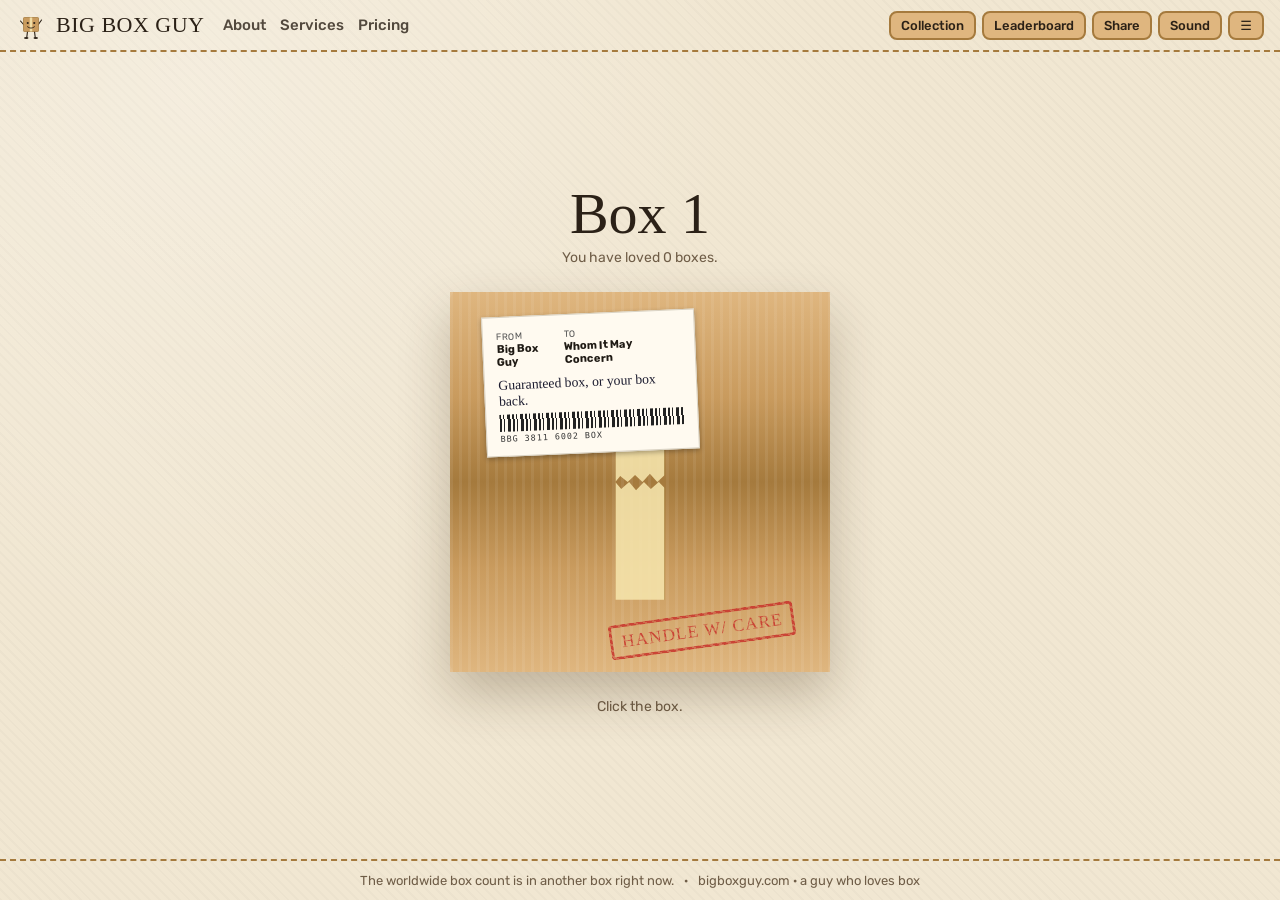
==== index.html @ 9b0fd224 "Trout Box pity timer; a guy who loves box - Trout pity timer: after 1,000 boxes without a trout, the" ====
<!doctype html>
<html lang="en">
<head>
<meta charset="utf-8">
<meta name="viewport" content="width=device-width, initial-scale=1, viewport-fit=cover">
<title>Box 1 - bigboxguy.com</title>
<meta name="description" content="A guy who loves box. All types. All shapes and sizes. Click the box.">
<meta property="og:title" content="Big Box Guy">
<meta property="og:description" content="A guy who loves box. All types. All shapes and sizes. Click the box.">
<meta property="og:image" content="https://bigboxguy.com/img/og.png">
<meta property="og:url" content="https://bigboxguy.com/">
<meta name="twitter:card" content="summary_large_image">
<meta name="theme-color" content="#c99b5e">
<link rel="icon" id="favicon" href="img/favicon.svg" type="image/svg+xml">
<link rel="preconnect" href="https://fonts.googleapis.com">
<link rel="preconnect" href="https://fonts.gstatic.com" crossorigin>
<link href="https://fonts.googleapis.com/css2?family=Permanent+Marker&family=Homemade+Apple&family=Rubik:ital,wght@0,400;0,500;0,700;1,400&display=swap" rel="stylesheet">
<link rel="stylesheet" href="css/style.css">
</head>
<body>
<header class="top">
  <a class="brand" href="/"><img src="img/guy.svg" alt="">BIG BOX GUY</a>
  <nav>
    <a href="about.html">About</a>
    <a href="services.html">Services</a>
    <a href="pricing.html">Pricing</a>
  </nav>
  <div class="tools">
    <button id="btn-collection" class="tool">Collection <span id="coll-badge" class="badge" hidden>0</span></button>
    <button id="btn-board" class="tool">Leaderboard</button>
    <button id="btn-share" class="tool">Share</button>
    <button id="btn-sound" class="tool" aria-pressed="true">Sound</button>
    <button id="btn-menu" class="tool" aria-label="Menu">☰</button>
  </div>
</header>

<main>
  <div class="counter">
    <div class="depth">Box <span id="depth">1</span></div>
    <div class="sub" id="depth-sub">You have opened 0 boxes.</div>
  </div>
  <div id="stage" class="stage" aria-live="polite"></div>
  <p class="hint" id="hint">Click the box.</p>
</main>

<footer class="bottom">
  <span id="global">Counting boxes worldwide…</span>
  <span>·</span>
  <span>bigboxguy.com · a guy who loves box</span>
</footer>

<div id="toasts" aria-live="polite"></div>
<div id="peanuts" aria-hidden="true"></div>
<script type="module" src="js/app.js"></script>
</body>
</html>
---- css/style.css ----
/* bigboxguy.com — one stylesheet, one box, forever. */
:root{
  --bg:#f1e7d2; --bg2:#e7d9bd; --ink:#2b2117; --ink-soft:#6f5d47;
  --kraft:#c99b5e; --kraft-dark:#a57a3d; --kraft-light:#dfb67f; --wall:#8a6130;
  --inside:#4a3416; --inside-deep:#2a1a09;
  --tape:rgba(246,229,172,.88); --tape-edge:rgba(150,120,50,.55);
  --label:#fffaf0; --red:#c8322b; --blue:#2b4a9b; --gold:#e3b341;
  --marker:'Permanent Marker',cursive; --sig:'Homemade Apple',cursive;
  --body:'Rubik',system-ui,-apple-system,'Segoe UI',sans-serif;
  --shadow:0 22px 50px rgba(60,40,10,.28);
}
@media (prefers-color-scheme:dark){
  :root:not([data-theme="light"]){
    --bg:#1c1711; --bg2:#262019; --ink:#f1e7d2; --ink-soft:#b9a98e;
    --shadow:0 22px 50px rgba(0,0,0,.55);
  }
}
:root[data-theme="dark"]{
  --bg:#1c1711; --bg2:#262019; --ink:#f1e7d2; --ink-soft:#b9a98e;
  --shadow:0 22px 50px rgba(0,0,0,.55);
}

*{box-sizing:border-box}
html{height:100%}
body{
  margin:0; min-height:100dvh; display:flex; flex-direction:column;
  font-family:var(--body); color:var(--ink); background:var(--bg);
  background-image:
    radial-gradient(circle at 15% 10%, rgba(255,255,255,.28), transparent 40%),
    repeating-linear-gradient(45deg, rgba(0,0,0,.018) 0 2px, transparent 2px 7px);
  overflow-x:hidden;
}
a{color:inherit}
button{font:inherit}

/* ---------- chrome ---------- */
.top{display:flex;align-items:center;gap:18px;padding:10px 16px;border-bottom:2px dashed var(--kraft-dark);flex-wrap:wrap}
.brand{font-family:var(--marker);font-size:22px;text-decoration:none;letter-spacing:.5px;display:flex;align-items:center;gap:10px}
.brand img{width:30px;height:30px}
nav{display:flex;gap:14px;font-weight:500;font-size:15px}
nav a{text-decoration:none;opacity:.8}
nav a:hover,nav a[aria-current]{opacity:1;text-decoration:underline;text-decoration-style:wavy;text-underline-offset:4px}
.tools{margin-left:auto;display:flex;gap:6px;flex-wrap:wrap;justify-content:flex-end}
.tool{font-size:13px;font-weight:500;background:var(--kraft-light);border:2px solid var(--kraft-dark);color:#2b2117;border-radius:8px;padding:6px 10px;cursor:pointer;position:relative;line-height:1}
.tool:hover{background:var(--kraft)}
.tool[aria-pressed="false"]{opacity:.55;text-decoration:line-through}
.badge{position:absolute;top:-8px;right:-8px;background:var(--red);color:#fff;font-size:10px;border-radius:10px;padding:2px 6px;font-weight:700}
.badge[hidden]{display:none}

main{flex:1;display:flex;flex-direction:column;align-items:center;justify-content:center;gap:26px;padding:22px 16px 30px}
.counter{text-align:center}
.depth{font-family:var(--marker);font-size:clamp(36px,7vw,58px);line-height:1}
.sub{color:var(--ink-soft);font-size:14px;margin-top:6px}
.hint{color:var(--ink-soft);font-size:14px;min-height:20px;margin:0;text-align:center}
.bottom{display:flex;gap:10px;justify-content:center;flex-wrap:wrap;padding:12px;font-size:13px;color:var(--ink-soft);border-top:2px dashed var(--kraft-dark)}

/* ---------- the box ---------- */
.stage{position:relative;width:min(70vw,380px);aspect-ratio:1/1;container-type:inline-size}
.box{
  position:absolute;inset:0;transform:scale(var(--s,1)) rotate(var(--rot,0deg));
  transform-origin:50% 50%;perspective:1100px;outline:none;user-select:none;
  -webkit-tap-highlight-color:transparent;touch-action:manipulation;
}
.box.main{cursor:pointer;z-index:1}
.box.main.zooming{transition:transform .95s cubic-bezier(.2,.8,.25,1)}
.box.spent{transition:opacity .45s;opacity:0;pointer-events:none;z-index:2}
.box.straining{animation:strain .45s ease-in-out infinite}
.box.rattling{animation:rattle .55s linear}
.box.mini{pointer-events:none}
.box.main:focus-visible .walls{box-shadow:var(--shadow),0 0 0 5px var(--blue)}
@keyframes strain{
  0%,100%{transform:scale(calc(var(--s,1)*1.02)) rotate(calc(var(--rot,0deg) - 1.2deg))}
  50%{transform:scale(calc(var(--s,1)*1.035)) rotate(calc(var(--rot,0deg) + 1.2deg))}
}
@keyframes rattle{
  0%,100%{transform:scale(var(--s,1)) rotate(var(--rot,0deg)) translate(0,0)}
  12%{transform:scale(var(--s,1)) rotate(calc(var(--rot,0deg) - 1deg)) translate(-7px,2px)}
  25%{transform:scale(var(--s,1)) rotate(calc(var(--rot,0deg) + 1deg)) translate(6px,-2px)}
  40%{transform:scale(var(--s,1)) rotate(var(--rot,0deg)) translate(-5px,1px)}
  55%{transform:scale(var(--s,1)) rotate(calc(var(--rot,0deg) + 1deg)) translate(5px,0)}
  70%{transform:scale(var(--s,1)) rotate(var(--rot,0deg)) translate(-3px,1px)}
  85%{transform:scale(var(--s,1)) rotate(var(--rot,0deg)) translate(2px,0)}
}

.walls{position:absolute;inset:0;border-radius:8px;background:var(--wall);box-shadow:var(--shadow)}
.interior{
  position:absolute;inset:4.5%;overflow:hidden;display:grid;place-items:center;
  background:radial-gradient(ellipse at 50% 38%,#5e4423 0%,#3b2912 55%,#241708 100%);
  box-shadow:inset 0 0 60px #160d03;
}
.box.big .interior{overflow:visible}
.inner{position:absolute;inset:0;transform:scale(var(--f,.88)) rotate(var(--irot,0deg))}
.drop{position:absolute;width:56%;height:56%;left:22%;top:22%;display:grid;place-items:center;z-index:5}
.drop[hidden]{display:none}
.drop svg{width:100%;height:100%;overflow:visible;filter:drop-shadow(0 8px 10px rgba(0,0,0,.45))}

.flap{
  position:absolute;transition:transform .75s cubic-bezier(.45,0,.2,1);backface-visibility:visible;
  background:linear-gradient(180deg,var(--kraft-light),var(--kraft) 55%,var(--kraft-dark));
}
.flap::after{content:"";position:absolute;inset:0;pointer-events:none;
  background:repeating-linear-gradient(90deg,rgba(255,255,255,.07) 0 3px,transparent 3px 9px)}
.flap.t{left:0;right:0;top:0;height:50%;transform-origin:50% 0;z-index:4;border-radius:8px 8px 0 0}
.flap.b{left:0;right:0;bottom:0;height:50%;transform-origin:50% 100%;z-index:4;border-radius:0 0 8px 8px;
  background:linear-gradient(0deg,var(--kraft-light),var(--kraft) 55%,var(--kraft-dark))}
.flap.l{top:0;bottom:0;left:0;width:50%;transform-origin:0 50%;z-index:3;transition-delay:.22s;
  background:linear-gradient(90deg,var(--kraft-light),var(--kraft) 55%,var(--kraft-dark))}
.flap.r{top:0;bottom:0;right:0;width:50%;transform-origin:100% 50%;z-index:3;transition-delay:.22s;
  background:linear-gradient(270deg,var(--kraft-light),var(--kraft) 55%,var(--kraft-dark))}
.box.open > .flap.t{transform:rotateX(163deg)}
.box.open > .flap.b{transform:rotateX(-163deg)}
.box.open > .flap.l{transform:rotateY(-163deg)}
.box.open > .flap.r{transform:rotateY(163deg)}
.box.open > .flap > .label,.box.open > .flap > .stamp,.box.open > .flap > .tape{opacity:0;transition:opacity .2s .3s}
.box.open > .flap{filter:brightness(.82)}

.tape{position:absolute;left:50%;transform:translateX(-50%);width:13%;background:var(--tape);
  box-shadow:0 0 0 1px var(--tape-edge);z-index:1}
.flap.t .tape{bottom:0;height:62%;clip-path:polygon(0 0,100% 0,100% 94%,85% 100%,70% 93%,55% 100%,40% 94%,25% 100%,10% 95%,0 100%)}
.flap.b .tape{top:0;height:62%;clip-path:polygon(0 0,12% 6%,28% 0,42% 7%,58% 0,72% 6%,88% 0,100% 5%,100% 100%,0 100%)}
.xtape{position:absolute;left:-6%;right:-6%;top:50%;height:11%;transform:translateY(-50%) rotate(var(--xr,32deg));
  background:var(--tape);box-shadow:0 0 0 1px var(--tape-edge);z-index:6;transition:opacity .2s,transform .25s}
.xtape.a{--xr:33deg}.xtape.b{--xr:-33deg}
.xtape.ripped{opacity:0;transform:translateY(-50%) rotate(var(--xr)) translateX(40%) scaleX(.6)}

.label{
  position:absolute;left:9%;top:11%;width:56%;background:var(--label);color:#1f1a14;padding:3.5cqw 3.5cqw 3cqw;
  font-size:3cqw;line-height:1.25;transform:rotate(-2.5deg);box-shadow:0 2px 5px rgba(0,0,0,.3);border:1px solid #d9d2c3;z-index:2
}
.label .ft{display:flex;justify-content:space-between;gap:1cqw;font-size:2.4cqw;text-transform:uppercase;letter-spacing:.5px;color:#555}
.label .ft b{display:block;color:#1f1a14;font-size:2.9cqw;letter-spacing:0;text-transform:none}
.label .joke{font-family:var(--marker);font-size:3.6cqw;margin:2cqw 0 1.5cqw;color:#1b1b2f;line-height:1.15}
.label .barcode{height:4.5cqw;margin-top:1.2cqw;
  background:repeating-linear-gradient(90deg,#222 0 2px,transparent 2px 4px,#222 4px 5px,transparent 5px 8px,#222 8px 11px,transparent 11px 13px)}
.label .code{font-size:2.2cqw;font-family:ui-monospace,monospace;letter-spacing:1px;color:#333;margin-top:.6cqw}
.stamp{
  position:absolute;right:9%;bottom:13%;font-family:var(--marker);color:var(--red);border:.9cqw solid var(--red);
  padding:1cqw 2.4cqw;font-size:4.6cqw;transform:rotate(-8deg);opacity:.85;letter-spacing:1px;z-index:2;
  text-transform:uppercase;white-space:nowrap;border-radius:4px;
  mask-image:repeating-linear-gradient(35deg,#000 0 3px,rgba(0,0,0,.6) 3px 5px);-webkit-mask-image:repeating-linear-gradient(35deg,#000 0 3px,rgba(0,0,0,.6) 3px 5px);
}
.reseal{
  position:absolute;left:50%;top:50%;transform:translate(-50%,-50%) rotate(-14deg);z-index:7;font-family:var(--marker);
  color:var(--red);border:1.2cqw solid var(--red);padding:1.5cqw 3cqw;font-size:7cqw;white-space:nowrap;opacity:.9;border-radius:6px;
  background:rgba(255,250,240,.35)
}

/* The Trout Box. Slightly damp. */
.box.troutbox .flap::before{content:"";position:absolute;inset:0;pointer-events:none;
  background:radial-gradient(ellipse at 62% 70%,rgba(60,110,140,.28),transparent 55%),radial-gradient(ellipse at 30% 30%,rgba(60,110,140,.16),transparent 50%)}
.box.troutbox .label .joke{color:#1d4f6b;font-size:5cqw;letter-spacing:1px}
.box.troutbox .stamp{color:#1d4f6b;border-color:#1d4f6b}

/* ---------- drops ---------- */
.drop.peanut svg{animation:floatoff 1.8s ease-in forwards}
.drop.bubble svg{animation:popit 1.4s ease-out forwards}
.drop.receipt svg{animation:flutter 2s ease-in-out forwards}
.drop.manual svg{animation:flutter 2s ease-in-out forwards}
.drop.cat svg{animation:cathop 2.1s cubic-bezier(.4,0,.6,1) forwards}
.drop.guy svg{animation:guywave 2.4s ease-in-out forwards}
.drop.trout svg{animation:troutflop 2.6s ease-in-out forwards}
@keyframes floatoff{0%{transform:translateY(20%) scale(.6);opacity:0}15%{transform:translateY(0) scale(1);opacity:1}70%{transform:translateY(-70%) rotate(20deg);opacity:1}100%{transform:translateY(-260%) rotate(50deg);opacity:0}}
@keyframes popit{0%{transform:scale(.4);opacity:0}25%{transform:scale(1);opacity:1}60%{transform:scale(1.05)}70%{transform:scale(1.5);opacity:.7}100%{transform:scale(2.2);opacity:0}}
@keyframes flutter{0%{transform:translateY(-10%) rotate(-6deg);opacity:0}20%{transform:translateY(0) rotate(3deg);opacity:1}50%{transform:translate(8%,-6%) rotate(-4deg)}80%{transform:translate(-6%,4%) rotate(5deg);opacity:1}100%{transform:translate(0,-300%) rotate(25deg);opacity:0}}
@keyframes cathop{0%{transform:translateY(40%) scale(.7);opacity:0}20%{transform:translateY(0) scale(1);opacity:1}45%{transform:translateY(0) scale(1)}60%{transform:translateY(-85%) scale(1.05)}100%{transform:translateY(10%) scale(.15);opacity:0}}
@keyframes guywave{0%{transform:translateY(30%);opacity:0}20%{transform:translateY(0);opacity:1}30%{transform:rotate(-4deg)}40%{transform:rotate(4deg)}50%{transform:rotate(-4deg)}60%{transform:rotate(0)}100%{transform:translateX(320%);opacity:0}}
@keyframes troutflop{0%{transform:scale(.6) rotate(0);opacity:0}15%{transform:scale(1.1) rotate(0);opacity:1}25%{transform:rotate(22deg) translateY(-12%)}35%{transform:rotate(-22deg)}45%{transform:rotate(20deg) translateY(-14%)}55%{transform:rotate(-18deg)}65%{transform:rotate(14deg)}75%{transform:rotate(-8deg);opacity:1}100%{transform:translate(-280%,-380%) rotate(-60deg);opacity:0}}

/* ---------- peanuts ---------- */
#peanuts{position:fixed;inset:0;pointer-events:none;z-index:50;overflow:hidden}
.peanut{position:absolute;width:14px;height:22px;background:#efe3c6;border-radius:55% 45% 50% 50%/60% 60% 40% 40%;
  box-shadow:inset -2px -3px 0 rgba(0,0,0,.12);animation:fly var(--dur,1.3s) cubic-bezier(.25,.6,.35,1) forwards}
@keyframes fly{
  0%{transform:translate(0,0) rotate(0);opacity:1}
  35%{transform:translate(calc(var(--dx)*.45),var(--up)) rotate(calc(var(--r)*.4));opacity:1}
  100%{transform:translate(var(--dx),var(--dy)) rotate(var(--r));opacity:0}
}

/* ---------- toasts ---------- */
#toasts{position:fixed;left:50%;bottom:66px;transform:translateX(-50%);display:flex;flex-direction:column;gap:8px;z-index:60;pointer-events:none;width:min(92vw,540px);align-items:center}
.toast{background:var(--ink);color:var(--bg);padding:10px 16px;border-radius:10px;font-size:14px;animation:toast-in .25s ease-out;box-shadow:0 8px 24px rgba(0,0,0,.3);text-align:center}
.toast.rare{border:2px solid var(--gold)}
.toast.scold{border:2px solid var(--red)}
.toast.out{animation:toast-out .3s forwards}
@keyframes toast-in{from{transform:translateY(12px);opacity:0}to{transform:none;opacity:1}}
@keyframes toast-out{to{transform:translateY(8px);opacity:0}}

/* ---------- modals ---------- */
.overlay{position:fixed;inset:0;background:rgba(20,12,4,.62);display:grid;place-items:center;z-index:80;padding:16px;animation:fade .2s}
@keyframes fade{from{opacity:0}}
.modal{background:var(--bg);color:var(--ink);width:min(780px,100%);max-height:92dvh;overflow:auto;border-radius:14px;border:3px solid var(--kraft-dark);padding:24px;position:relative;box-shadow:var(--shadow)}
.modal h2{font-family:var(--marker);margin:0 0 10px;font-size:28px;font-weight:400}
.modal h3{margin:18px 0 6px}
.modal p{line-height:1.5}
.close{position:absolute;top:10px;right:10px;width:34px;height:34px;border-radius:50%;padding:0;font-size:18px}
.row{display:flex;gap:8px;flex-wrap:wrap;align-items:center;margin-top:12px}
input[type=text]{font:inherit;padding:8px 10px;border:2px solid var(--kraft-dark);border-radius:8px;background:var(--label);color:#1f1a14;min-width:0;flex:1}
.btn{font-weight:600;background:var(--kraft-light);border:2px solid var(--kraft-dark);color:#2b2117;border-radius:8px;padding:9px 14px;cursor:pointer}
.btn:hover{background:var(--kraft)}
.btn.primary{background:var(--red);border-color:#8f1f1a;color:#fff}
.btn.primary:hover{background:#a92a24}
.muted{color:var(--ink-soft);font-size:13px}

.coll{display:grid;grid-template-columns:repeat(auto-fill,minmax(150px,1fr));gap:12px}
.card{border:2px solid var(--kraft-dark);border-radius:10px;padding:10px;text-align:center;background:var(--bg2);position:relative}
.card .art{height:96px;display:grid;place-items:center}
.card .art svg{height:84px;width:84px;overflow:visible}
.card.locked .art svg{filter:brightness(0) opacity(.22)}
.card .nm{font-weight:600;margin:6px 0 4px;font-size:14px}
.card .ct{font-size:12px;color:var(--ink-soft)}
.card .new{position:absolute;top:-8px;left:-8px;background:var(--red);color:#fff;font-size:10px;padding:2px 6px;border-radius:6px;font-weight:700;transform:rotate(-8deg)}
.tier{font-size:10px;text-transform:uppercase;letter-spacing:1px;font-weight:700;border-radius:4px;padding:2px 6px;display:inline-block}
.tier.common{background:#cfd8dc;color:#263238}
.tier.uncommon{background:#c8e6c9;color:#1b5e20}
.tier.rare{background:#bbdefb;color:#0d47a1}
.tier.epic{background:#e1bee7;color:#4a148c}
.tier.legendary{background:linear-gradient(90deg,#ffe082,#ffca28);color:#5d4037;box-shadow:0 0 0 2px #ffca2866}

.board{list-style:none;padding:0;margin:10px 0}
.board li{display:flex;gap:10px;padding:7px 10px;border-bottom:1px dashed var(--kraft-dark);font-size:15px}
.board li .rank{width:28px;font-family:var(--marker);color:var(--ink-soft)}
.board li .nm{flex:1;overflow:hidden;text-overflow:ellipsis;white-space:nowrap}
.board li .dp{font-weight:700}
.board li.me{background:rgba(227,179,65,.18)}

.certwrap canvas{width:100%;height:auto;border:2px solid var(--kraft-dark);border-radius:6px;background:#fff}

.notice{border:4px double var(--ink);padding:20px;background:var(--label);color:#1f1a14;font-family:ui-monospace,monospace;font-size:14px;line-height:1.55}
.notice h2{font-family:ui-monospace,monospace;font-size:20px;letter-spacing:1px;text-align:center}
.notice .ref{text-align:right;font-size:12px;color:#555}

.credits{position:fixed;inset:0;background:#000;color:#eee;z-index:90;overflow:hidden;cursor:pointer;font-family:var(--body)}
.credits .roll{position:absolute;left:0;right:0;top:100%;text-align:center;animation:roll 42s linear forwards}
.credits h1{font-family:var(--marker);font-size:48px;font-weight:400;margin:0 0 6px}
.credits .credit{margin:26px 0}
.credits .credit span{display:block;font-size:13px;text-transform:uppercase;letter-spacing:3px;color:#999}
.credits .credit b{display:block;font-size:24px;min-height:30px}
.credits .end{margin-top:120px;font-size:22px}
.credits .skip{position:fixed;right:16px;bottom:16px;color:#777;font-size:12px}
@keyframes roll{to{transform:translateY(calc(-100% - 100vh))}}

/* ---------- static pages ---------- */
.page{max-width:900px;margin:0 auto;padding:34px 20px 60px;width:100%}
.page h1{font-family:var(--marker);font-weight:400;font-size:clamp(34px,6vw,52px);margin:0 0 6px}
.page .eyebrow{text-transform:uppercase;letter-spacing:3px;font-size:12px;color:var(--ink-soft);font-weight:700}
.page .lead{font-size:19px;line-height:1.5;color:var(--ink-soft);max-width:60ch}
.page h2{font-family:var(--marker);font-weight:400;font-size:28px;margin:38px 0 10px}
.page p,.page li{line-height:1.6}
.grid{display:grid;grid-template-columns:repeat(auto-fit,minmax(230px,1fr));gap:14px}
.svc{border:2px solid var(--kraft-dark);border-radius:12px;padding:18px;background:var(--bg2)}
.svc h3{margin:0 0 6px;font-size:18px}
.svc p{margin:0;color:var(--ink-soft);font-size:14px}
.svc .tag{font-size:11px;font-weight:700;letter-spacing:1px;text-transform:uppercase;color:var(--red)}
.people{display:grid;grid-template-columns:repeat(auto-fit,minmax(200px,1fr));gap:14px}
.person{border:2px solid var(--kraft-dark);border-radius:12px;padding:16px;background:var(--bg2);text-align:center}
.person .face{width:90px;height:90px;margin:0 auto 8px}
.person b{display:block}
.person i{color:var(--ink-soft);font-size:13px}
.tiers{display:grid;grid-template-columns:repeat(auto-fit,minmax(220px,1fr));gap:14px;align-items:stretch}
.tierc{border:2px solid var(--kraft-dark);border-radius:14px;padding:22px 18px;background:var(--bg2);display:flex;flex-direction:column;position:relative}
.tierc.pop{border-color:var(--red);box-shadow:0 0 0 3px #c8322b33}
.tierc .popl{position:absolute;top:-12px;left:50%;transform:translateX(-50%);background:var(--red);color:#fff;font-size:11px;font-weight:700;letter-spacing:1px;text-transform:uppercase;padding:3px 10px;border-radius:999px;white-space:nowrap}
.tierc h3{margin:0;font-size:20px}
.tierc .price{font-family:var(--marker);font-size:46px;margin:6px 0 2px}
.tierc .per{color:var(--ink-soft);font-size:13px;margin-bottom:12px}
.tierc ul{list-style:none;padding:0;margin:0 0 16px;flex:1}
.tierc li{padding:5px 0;border-bottom:1px dashed var(--kraft-dark);font-size:14px}
.tierc li::before{content:"\2713  ";color:#2e7d32;font-weight:700}
.faq dt{font-weight:700;margin-top:14px}
.faq dd{margin:4px 0 0;color:var(--ink-soft)}
.quote{border-left:5px solid var(--kraft-dark);padding:8px 16px;margin:18px 0;font-style:italic;color:var(--ink-soft)}
.quote b{display:block;font-style:normal;font-size:13px;margin-top:6px}

.empty404{display:flex;flex-direction:column;align-items:center;gap:16px;text-align:center}
.empty404 .stage{width:min(60vw,300px)}
.empty404 h1{font-family:var(--marker);font-weight:400;margin:0;font-size:44px}

@media (max-width:640px){
  .top{gap:10px}
  nav{order:3;width:100%;justify-content:center;font-size:14px}
  .tool{padding:6px 8px;font-size:12px}
  #toasts{bottom:56px}
}
@media (prefers-reduced-motion:reduce){
  .flap,.box.main.zooming{transition-duration:.01s}
  .peanut{display:none}
  .credits .roll{animation-duration:20s}
}
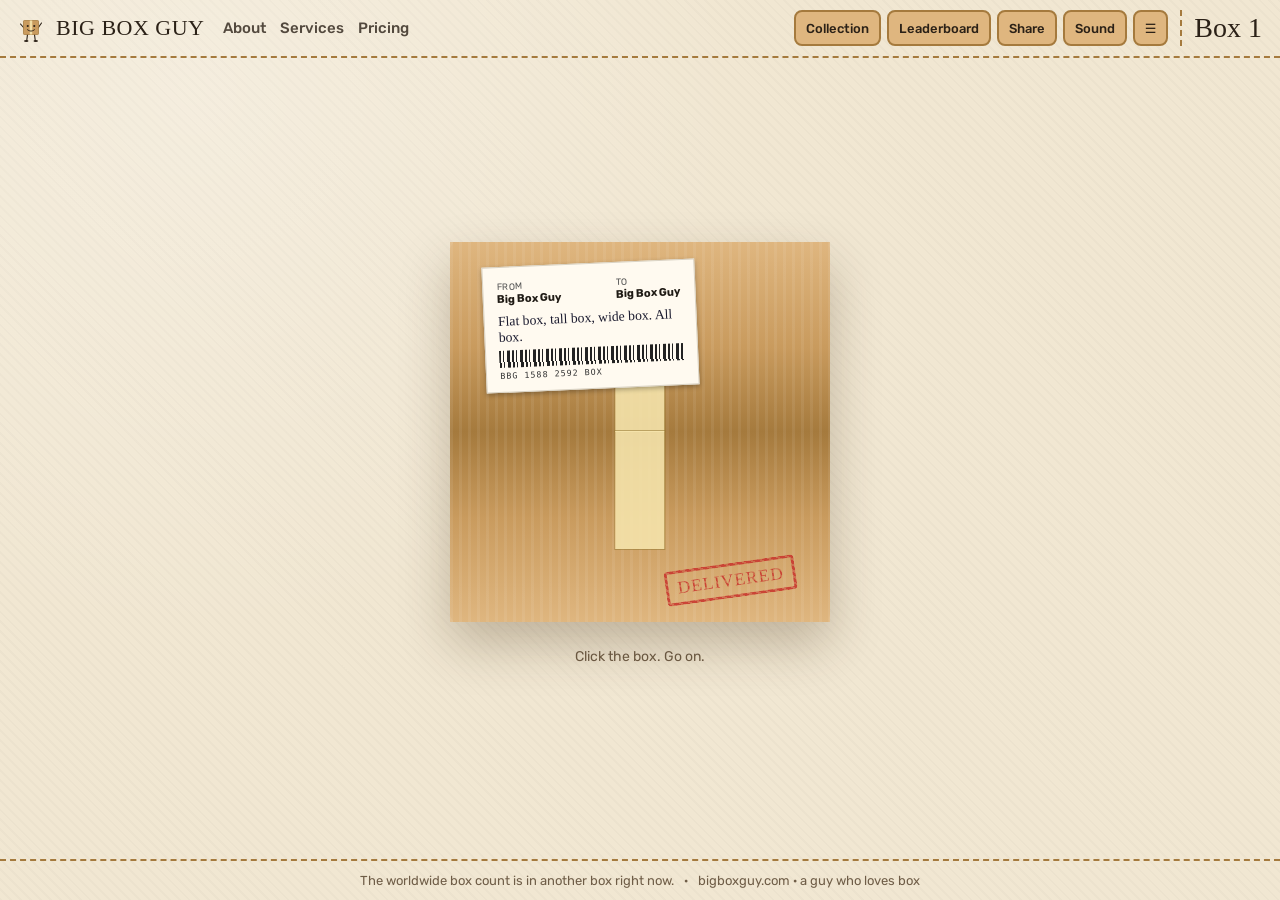
==== commit d2f2725d: "Counter top right; tape fix; heavier innuendo; D1 leaderboard - Box counter moves into the header, t" ====
--- a/index.html
+++ b/index.html
@@ -31,15 +31,12 @@
     <button id="btn-share" class="tool">Share</button>
     <button id="btn-sound" class="tool" aria-pressed="true">Sound</button>
     <button id="btn-menu" class="tool" aria-label="Menu">☰</button>
+    <div class="depth" aria-live="polite" title="The box you are on">Box <span id="depth">1</span></div>
   </div>
 </header>
 
 <main>
-  <div class="counter">
-    <div class="depth">Box <span id="depth">1</span></div>
-    <div class="sub" id="depth-sub">You have opened 0 boxes.</div>
-  </div>
-  <div id="stage" class="stage" aria-live="polite"></div>
+  <div id="stage" class="stage"></div>
   <p class="hint" id="hint">Click the box.</p>
 </main>
 
--- a/css/style.css
+++ b/css/style.css
@@ -48,9 +48,8 @@
 .badge[hidden]{display:none}
 
 main{flex:1;display:flex;flex-direction:column;align-items:center;justify-content:center;gap:26px;padding:22px 16px 30px}
-.counter{text-align:center}
-.depth{font-family:var(--marker);font-size:clamp(36px,7vw,58px);line-height:1}
-.sub{color:var(--ink-soft);font-size:14px;margin-top:6px}
+.depth{font-family:var(--marker);font-size:clamp(20px,2.6vw,28px);line-height:1;padding:4px 2px 4px 12px;margin-left:6px;
+  border-left:2px dashed var(--kraft-dark);white-space:nowrap}
 .hint{color:var(--ink-soft);font-size:14px;min-height:20px;margin:0;text-align:center}
 .bottom{display:flex;gap:10px;justify-content:center;flex-wrap:wrap;padding:12px;font-size:13px;color:var(--ink-soft);border-top:2px dashed var(--kraft-dark)}
 
@@ -116,8 +115,11 @@
 
 .tape{position:absolute;left:50%;transform:translateX(-50%);width:13%;background:var(--tape);
   box-shadow:0 0 0 1px var(--tape-edge);z-index:1}
-.flap.t .tape{bottom:0;height:62%;clip-path:polygon(0 0,100% 0,100% 94%,85% 100%,70% 93%,55% 100%,40% 94%,25% 100%,10% 95%,0 100%)}
-.flap.b .tape{top:0;height:62%;clip-path:polygon(0 0,12% 6%,28% 0,42% 7%,58% 0,72% 6%,88% 0,100% 5%,100% 100%,0 100%)}
+/* Sealed: the two halves overlap into one continuous strip. Open: each half tears along the seam. */
+.flap.t .tape{bottom:-1px;height:62%}
+.flap.b .tape{top:-1px;height:62%}
+.box.open > .flap.t .tape{clip-path:polygon(0 0,100% 0,100% 94%,85% 100%,70% 93%,55% 100%,40% 94%,25% 100%,10% 95%,0 100%)}
+.box.open > .flap.b .tape{clip-path:polygon(0 0,12% 6%,28% 0,42% 7%,58% 0,72% 6%,88% 0,100% 5%,100% 100%,0 100%)}
 .xtape{position:absolute;left:-6%;right:-6%;top:50%;height:11%;transform:translateY(-50%) rotate(var(--xr,32deg));
   background:var(--tape);box-shadow:0 0 0 1px var(--tape-edge);z-index:6;transition:opacity .2s,transform .25s}
 .xtape.a{--xr:33deg}.xtape.b{--xr:-33deg}
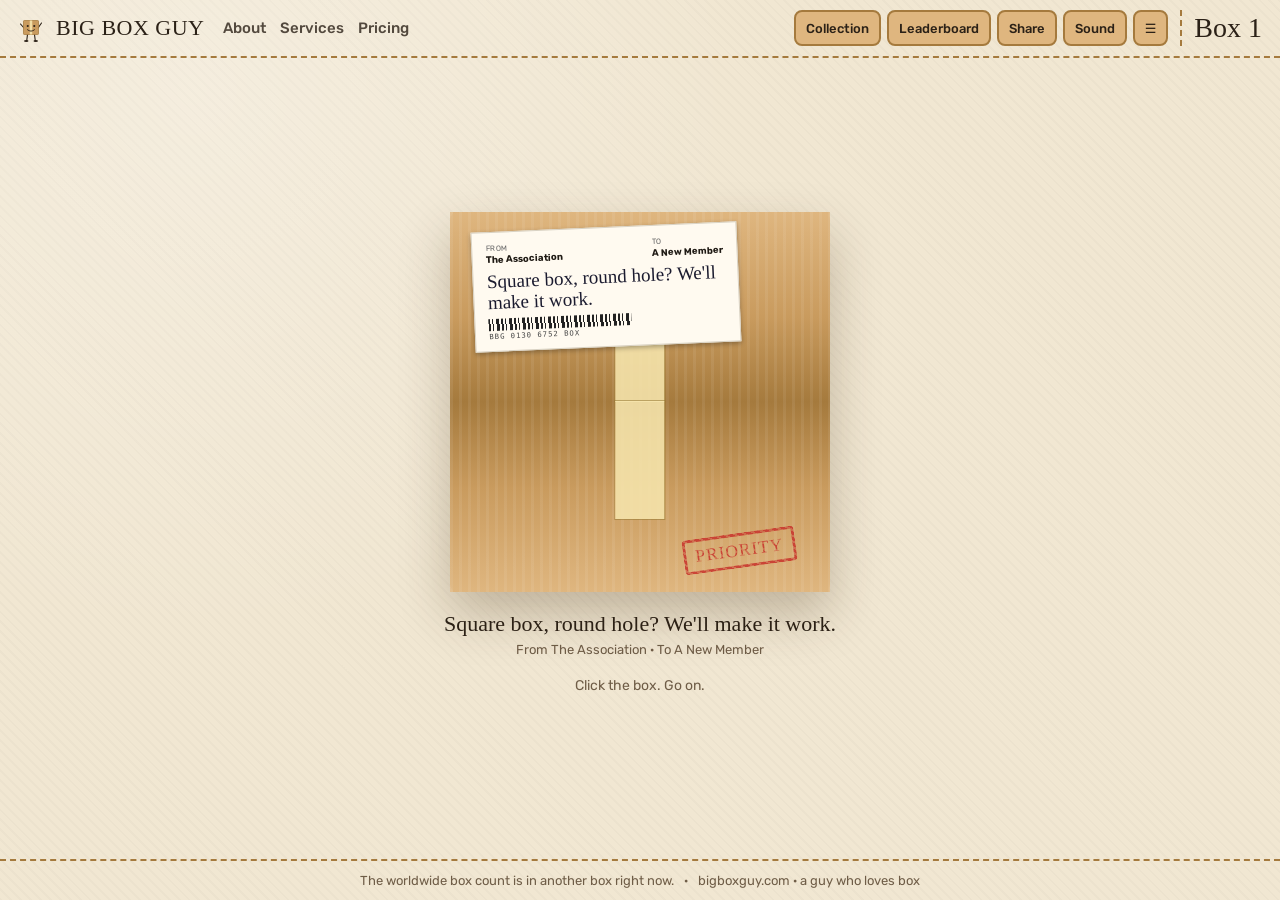
==== commit 19a5cdf1: "Readable labels: bigger type, gentler shrink, plain-text echo - Label is 70% of the box with a 5cqw " ====
--- a/index.html
+++ b/index.html
@@ -37,6 +37,7 @@
 
 <main>
   <div id="stage" class="stage"></div>
+  <p class="echo" id="echo" aria-live="polite"></p>
   <p class="hint" id="hint">Click the box.</p>
 </main>
 
--- a/css/style.css
+++ b/css/style.css
@@ -1,290 +1,293 @@
-/* bigboxguy.com — one stylesheet, one box, forever. */
-:root{
-  --bg:#f1e7d2; --bg2:#e7d9bd; --ink:#2b2117; --ink-soft:#6f5d47;
-  --kraft:#c99b5e; --kraft-dark:#a57a3d; --kraft-light:#dfb67f; --wall:#8a6130;
-  --inside:#4a3416; --inside-deep:#2a1a09;
-  --tape:rgba(246,229,172,.88); --tape-edge:rgba(150,120,50,.55);
-  --label:#fffaf0; --red:#c8322b; --blue:#2b4a9b; --gold:#e3b341;
-  --marker:'Permanent Marker',cursive; --sig:'Homemade Apple',cursive;
-  --body:'Rubik',system-ui,-apple-system,'Segoe UI',sans-serif;
-  --shadow:0 22px 50px rgba(60,40,10,.28);
-}
-@media (prefers-color-scheme:dark){
-  :root:not([data-theme="light"]){
-    --bg:#1c1711; --bg2:#262019; --ink:#f1e7d2; --ink-soft:#b9a98e;
-    --shadow:0 22px 50px rgba(0,0,0,.55);
-  }
-}
-:root[data-theme="dark"]{
-  --bg:#1c1711; --bg2:#262019; --ink:#f1e7d2; --ink-soft:#b9a98e;
-  --shadow:0 22px 50px rgba(0,0,0,.55);
-}
-
-*{box-sizing:border-box}
-html{height:100%}
-body{
-  margin:0; min-height:100dvh; display:flex; flex-direction:column;
-  font-family:var(--body); color:var(--ink); background:var(--bg);
-  background-image:
-    radial-gradient(circle at 15% 10%, rgba(255,255,255,.28), transparent 40%),
-    repeating-linear-gradient(45deg, rgba(0,0,0,.018) 0 2px, transparent 2px 7px);
-  overflow-x:hidden;
-}
-a{color:inherit}
-button{font:inherit}
-
-/* ---------- chrome ---------- */
-.top{display:flex;align-items:center;gap:18px;padding:10px 16px;border-bottom:2px dashed var(--kraft-dark);flex-wrap:wrap}
-.brand{font-family:var(--marker);font-size:22px;text-decoration:none;letter-spacing:.5px;display:flex;align-items:center;gap:10px}
-.brand img{width:30px;height:30px}
-nav{display:flex;gap:14px;font-weight:500;font-size:15px}
-nav a{text-decoration:none;opacity:.8}
-nav a:hover,nav a[aria-current]{opacity:1;text-decoration:underline;text-decoration-style:wavy;text-underline-offset:4px}
-.tools{margin-left:auto;display:flex;gap:6px;flex-wrap:wrap;justify-content:flex-end}
-.tool{font-size:13px;font-weight:500;background:var(--kraft-light);border:2px solid var(--kraft-dark);color:#2b2117;border-radius:8px;padding:6px 10px;cursor:pointer;position:relative;line-height:1}
-.tool:hover{background:var(--kraft)}
-.tool[aria-pressed="false"]{opacity:.55;text-decoration:line-through}
-.badge{position:absolute;top:-8px;right:-8px;background:var(--red);color:#fff;font-size:10px;border-radius:10px;padding:2px 6px;font-weight:700}
-.badge[hidden]{display:none}
-
-main{flex:1;display:flex;flex-direction:column;align-items:center;justify-content:center;gap:26px;padding:22px 16px 30px}
-.depth{font-family:var(--marker);font-size:clamp(20px,2.6vw,28px);line-height:1;padding:4px 2px 4px 12px;margin-left:6px;
-  border-left:2px dashed var(--kraft-dark);white-space:nowrap}
-.hint{color:var(--ink-soft);font-size:14px;min-height:20px;margin:0;text-align:center}
-.bottom{display:flex;gap:10px;justify-content:center;flex-wrap:wrap;padding:12px;font-size:13px;color:var(--ink-soft);border-top:2px dashed var(--kraft-dark)}
-
-/* ---------- the box ---------- */
-.stage{position:relative;width:min(70vw,380px);aspect-ratio:1/1;container-type:inline-size}
-.box{
-  position:absolute;inset:0;transform:scale(var(--s,1)) rotate(var(--rot,0deg));
-  transform-origin:50% 50%;perspective:1100px;outline:none;user-select:none;
-  -webkit-tap-highlight-color:transparent;touch-action:manipulation;
-}
-.box.main{cursor:pointer;z-index:1}
-.box.main.zooming{transition:transform .95s cubic-bezier(.2,.8,.25,1)}
-.box.spent{transition:opacity .45s;opacity:0;pointer-events:none;z-index:2}
-.box.straining{animation:strain .45s ease-in-out infinite}
-.box.rattling{animation:rattle .55s linear}
-.box.mini{pointer-events:none}
-.box.main:focus-visible .walls{box-shadow:var(--shadow),0 0 0 5px var(--blue)}
-@keyframes strain{
-  0%,100%{transform:scale(calc(var(--s,1)*1.02)) rotate(calc(var(--rot,0deg) - 1.2deg))}
-  50%{transform:scale(calc(var(--s,1)*1.035)) rotate(calc(var(--rot,0deg) + 1.2deg))}
-}
-@keyframes rattle{
-  0%,100%{transform:scale(var(--s,1)) rotate(var(--rot,0deg)) translate(0,0)}
-  12%{transform:scale(var(--s,1)) rotate(calc(var(--rot,0deg) - 1deg)) translate(-7px,2px)}
-  25%{transform:scale(var(--s,1)) rotate(calc(var(--rot,0deg) + 1deg)) translate(6px,-2px)}
-  40%{transform:scale(var(--s,1)) rotate(var(--rot,0deg)) translate(-5px,1px)}
-  55%{transform:scale(var(--s,1)) rotate(calc(var(--rot,0deg) + 1deg)) translate(5px,0)}
-  70%{transform:scale(var(--s,1)) rotate(var(--rot,0deg)) translate(-3px,1px)}
-  85%{transform:scale(var(--s,1)) rotate(var(--rot,0deg)) translate(2px,0)}
-}
-
-.walls{position:absolute;inset:0;border-radius:8px;background:var(--wall);box-shadow:var(--shadow)}
-.interior{
-  position:absolute;inset:4.5%;overflow:hidden;display:grid;place-items:center;
-  background:radial-gradient(ellipse at 50% 38%,#5e4423 0%,#3b2912 55%,#241708 100%);
-  box-shadow:inset 0 0 60px #160d03;
-}
-.box.big .interior{overflow:visible}
-.inner{position:absolute;inset:0;transform:scale(var(--f,.88)) rotate(var(--irot,0deg))}
-.drop{position:absolute;width:56%;height:56%;left:22%;top:22%;display:grid;place-items:center;z-index:5}
-.drop[hidden]{display:none}
-.drop svg{width:100%;height:100%;overflow:visible;filter:drop-shadow(0 8px 10px rgba(0,0,0,.45))}
-
-.flap{
-  position:absolute;transition:transform .75s cubic-bezier(.45,0,.2,1);backface-visibility:visible;
-  background:linear-gradient(180deg,var(--kraft-light),var(--kraft) 55%,var(--kraft-dark));
-}
-.flap::after{content:"";position:absolute;inset:0;pointer-events:none;
-  background:repeating-linear-gradient(90deg,rgba(255,255,255,.07) 0 3px,transparent 3px 9px)}
-.flap.t{left:0;right:0;top:0;height:50%;transform-origin:50% 0;z-index:4;border-radius:8px 8px 0 0}
-.flap.b{left:0;right:0;bottom:0;height:50%;transform-origin:50% 100%;z-index:4;border-radius:0 0 8px 8px;
-  background:linear-gradient(0deg,var(--kraft-light),var(--kraft) 55%,var(--kraft-dark))}
-.flap.l{top:0;bottom:0;left:0;width:50%;transform-origin:0 50%;z-index:3;transition-delay:.22s;
-  background:linear-gradient(90deg,var(--kraft-light),var(--kraft) 55%,var(--kraft-dark))}
-.flap.r{top:0;bottom:0;right:0;width:50%;transform-origin:100% 50%;z-index:3;transition-delay:.22s;
-  background:linear-gradient(270deg,var(--kraft-light),var(--kraft) 55%,var(--kraft-dark))}
-.box.open > .flap.t{transform:rotateX(163deg)}
-.box.open > .flap.b{transform:rotateX(-163deg)}
-.box.open > .flap.l{transform:rotateY(-163deg)}
-.box.open > .flap.r{transform:rotateY(163deg)}
-.box.open > .flap > .label,.box.open > .flap > .stamp,.box.open > .flap > .tape{opacity:0;transition:opacity .2s .3s}
-.box.open > .flap{filter:brightness(.82)}
-
-.tape{position:absolute;left:50%;transform:translateX(-50%);width:13%;background:var(--tape);
-  box-shadow:0 0 0 1px var(--tape-edge);z-index:1}
-/* Sealed: the two halves overlap into one continuous strip. Open: each half tears along the seam. */
-.flap.t .tape{bottom:-1px;height:62%}
-.flap.b .tape{top:-1px;height:62%}
-.box.open > .flap.t .tape{clip-path:polygon(0 0,100% 0,100% 94%,85% 100%,70% 93%,55% 100%,40% 94%,25% 100%,10% 95%,0 100%)}
-.box.open > .flap.b .tape{clip-path:polygon(0 0,12% 6%,28% 0,42% 7%,58% 0,72% 6%,88% 0,100% 5%,100% 100%,0 100%)}
-.xtape{position:absolute;left:-6%;right:-6%;top:50%;height:11%;transform:translateY(-50%) rotate(var(--xr,32deg));
-  background:var(--tape);box-shadow:0 0 0 1px var(--tape-edge);z-index:6;transition:opacity .2s,transform .25s}
-.xtape.a{--xr:33deg}.xtape.b{--xr:-33deg}
-.xtape.ripped{opacity:0;transform:translateY(-50%) rotate(var(--xr)) translateX(40%) scaleX(.6)}
-
-.label{
-  position:absolute;left:9%;top:11%;width:56%;background:var(--label);color:#1f1a14;padding:3.5cqw 3.5cqw 3cqw;
-  font-size:3cqw;line-height:1.25;transform:rotate(-2.5deg);box-shadow:0 2px 5px rgba(0,0,0,.3);border:1px solid #d9d2c3;z-index:2
-}
-.label .ft{display:flex;justify-content:space-between;gap:1cqw;font-size:2.4cqw;text-transform:uppercase;letter-spacing:.5px;color:#555}
-.label .ft b{display:block;color:#1f1a14;font-size:2.9cqw;letter-spacing:0;text-transform:none}
-.label .joke{font-family:var(--marker);font-size:3.6cqw;margin:2cqw 0 1.5cqw;color:#1b1b2f;line-height:1.15}
-.label .barcode{height:4.5cqw;margin-top:1.2cqw;
-  background:repeating-linear-gradient(90deg,#222 0 2px,transparent 2px 4px,#222 4px 5px,transparent 5px 8px,#222 8px 11px,transparent 11px 13px)}
-.label .code{font-size:2.2cqw;font-family:ui-monospace,monospace;letter-spacing:1px;color:#333;margin-top:.6cqw}
-.stamp{
-  position:absolute;right:9%;bottom:13%;font-family:var(--marker);color:var(--red);border:.9cqw solid var(--red);
-  padding:1cqw 2.4cqw;font-size:4.6cqw;transform:rotate(-8deg);opacity:.85;letter-spacing:1px;z-index:2;
-  text-transform:uppercase;white-space:nowrap;border-radius:4px;
-  mask-image:repeating-linear-gradient(35deg,#000 0 3px,rgba(0,0,0,.6) 3px 5px);-webkit-mask-image:repeating-linear-gradient(35deg,#000 0 3px,rgba(0,0,0,.6) 3px 5px);
-}
-.reseal{
-  position:absolute;left:50%;top:50%;transform:translate(-50%,-50%) rotate(-14deg);z-index:7;font-family:var(--marker);
-  color:var(--red);border:1.2cqw solid var(--red);padding:1.5cqw 3cqw;font-size:7cqw;white-space:nowrap;opacity:.9;border-radius:6px;
-  background:rgba(255,250,240,.35)
-}
-
-/* The Trout Box. Slightly damp. */
-.box.troutbox .flap::before{content:"";position:absolute;inset:0;pointer-events:none;
-  background:radial-gradient(ellipse at 62% 70%,rgba(60,110,140,.28),transparent 55%),radial-gradient(ellipse at 30% 30%,rgba(60,110,140,.16),transparent 50%)}
-.box.troutbox .label .joke{color:#1d4f6b;font-size:5cqw;letter-spacing:1px}
-.box.troutbox .stamp{color:#1d4f6b;border-color:#1d4f6b}
-
-/* ---------- drops ---------- */
-.drop.peanut svg{animation:floatoff 1.8s ease-in forwards}
-.drop.bubble svg{animation:popit 1.4s ease-out forwards}
-.drop.receipt svg{animation:flutter 2s ease-in-out forwards}
-.drop.manual svg{animation:flutter 2s ease-in-out forwards}
-.drop.cat svg{animation:cathop 2.1s cubic-bezier(.4,0,.6,1) forwards}
-.drop.guy svg{animation:guywave 2.4s ease-in-out forwards}
-.drop.trout svg{animation:troutflop 2.6s ease-in-out forwards}
-@keyframes floatoff{0%{transform:translateY(20%) scale(.6);opacity:0}15%{transform:translateY(0) scale(1);opacity:1}70%{transform:translateY(-70%) rotate(20deg);opacity:1}100%{transform:translateY(-260%) rotate(50deg);opacity:0}}
-@keyframes popit{0%{transform:scale(.4);opacity:0}25%{transform:scale(1);opacity:1}60%{transform:scale(1.05)}70%{transform:scale(1.5);opacity:.7}100%{transform:scale(2.2);opacity:0}}
-@keyframes flutter{0%{transform:translateY(-10%) rotate(-6deg);opacity:0}20%{transform:translateY(0) rotate(3deg);opacity:1}50%{transform:translate(8%,-6%) rotate(-4deg)}80%{transform:translate(-6%,4%) rotate(5deg);opacity:1}100%{transform:translate(0,-300%) rotate(25deg);opacity:0}}
-@keyframes cathop{0%{transform:translateY(40%) scale(.7);opacity:0}20%{transform:translateY(0) scale(1);opacity:1}45%{transform:translateY(0) scale(1)}60%{transform:translateY(-85%) scale(1.05)}100%{transform:translateY(10%) scale(.15);opacity:0}}
-@keyframes guywave{0%{transform:translateY(30%);opacity:0}20%{transform:translateY(0);opacity:1}30%{transform:rotate(-4deg)}40%{transform:rotate(4deg)}50%{transform:rotate(-4deg)}60%{transform:rotate(0)}100%{transform:translateX(320%);opacity:0}}
-@keyframes troutflop{0%{transform:scale(.6) rotate(0);opacity:0}15%{transform:scale(1.1) rotate(0);opacity:1}25%{transform:rotate(22deg) translateY(-12%)}35%{transform:rotate(-22deg)}45%{transform:rotate(20deg) translateY(-14%)}55%{transform:rotate(-18deg)}65%{transform:rotate(14deg)}75%{transform:rotate(-8deg);opacity:1}100%{transform:translate(-280%,-380%) rotate(-60deg);opacity:0}}
-
-/* ---------- peanuts ---------- */
-#peanuts{position:fixed;inset:0;pointer-events:none;z-index:50;overflow:hidden}
-.peanut{position:absolute;width:14px;height:22px;background:#efe3c6;border-radius:55% 45% 50% 50%/60% 60% 40% 40%;
-  box-shadow:inset -2px -3px 0 rgba(0,0,0,.12);animation:fly var(--dur,1.3s) cubic-bezier(.25,.6,.35,1) forwards}
-@keyframes fly{
-  0%{transform:translate(0,0) rotate(0);opacity:1}
-  35%{transform:translate(calc(var(--dx)*.45),var(--up)) rotate(calc(var(--r)*.4));opacity:1}
-  100%{transform:translate(var(--dx),var(--dy)) rotate(var(--r));opacity:0}
-}
-
-/* ---------- toasts ---------- */
-#toasts{position:fixed;left:50%;bottom:66px;transform:translateX(-50%);display:flex;flex-direction:column;gap:8px;z-index:60;pointer-events:none;width:min(92vw,540px);align-items:center}
-.toast{background:var(--ink);color:var(--bg);padding:10px 16px;border-radius:10px;font-size:14px;animation:toast-in .25s ease-out;box-shadow:0 8px 24px rgba(0,0,0,.3);text-align:center}
-.toast.rare{border:2px solid var(--gold)}
-.toast.scold{border:2px solid var(--red)}
-.toast.out{animation:toast-out .3s forwards}
-@keyframes toast-in{from{transform:translateY(12px);opacity:0}to{transform:none;opacity:1}}
-@keyframes toast-out{to{transform:translateY(8px);opacity:0}}
-
-/* ---------- modals ---------- */
-.overlay{position:fixed;inset:0;background:rgba(20,12,4,.62);display:grid;place-items:center;z-index:80;padding:16px;animation:fade .2s}
-@keyframes fade{from{opacity:0}}
-.modal{background:var(--bg);color:var(--ink);width:min(780px,100%);max-height:92dvh;overflow:auto;border-radius:14px;border:3px solid var(--kraft-dark);padding:24px;position:relative;box-shadow:var(--shadow)}
-.modal h2{font-family:var(--marker);margin:0 0 10px;font-size:28px;font-weight:400}
-.modal h3{margin:18px 0 6px}
-.modal p{line-height:1.5}
-.close{position:absolute;top:10px;right:10px;width:34px;height:34px;border-radius:50%;padding:0;font-size:18px}
-.row{display:flex;gap:8px;flex-wrap:wrap;align-items:center;margin-top:12px}
-input[type=text]{font:inherit;padding:8px 10px;border:2px solid var(--kraft-dark);border-radius:8px;background:var(--label);color:#1f1a14;min-width:0;flex:1}
-.btn{font-weight:600;background:var(--kraft-light);border:2px solid var(--kraft-dark);color:#2b2117;border-radius:8px;padding:9px 14px;cursor:pointer}
-.btn:hover{background:var(--kraft)}
-.btn.primary{background:var(--red);border-color:#8f1f1a;color:#fff}
-.btn.primary:hover{background:#a92a24}
-.muted{color:var(--ink-soft);font-size:13px}
-
-.coll{display:grid;grid-template-columns:repeat(auto-fill,minmax(150px,1fr));gap:12px}
-.card{border:2px solid var(--kraft-dark);border-radius:10px;padding:10px;text-align:center;background:var(--bg2);position:relative}
-.card .art{height:96px;display:grid;place-items:center}
-.card .art svg{height:84px;width:84px;overflow:visible}
-.card.locked .art svg{filter:brightness(0) opacity(.22)}
-.card .nm{font-weight:600;margin:6px 0 4px;font-size:14px}
-.card .ct{font-size:12px;color:var(--ink-soft)}
-.card .new{position:absolute;top:-8px;left:-8px;background:var(--red);color:#fff;font-size:10px;padding:2px 6px;border-radius:6px;font-weight:700;transform:rotate(-8deg)}
-.tier{font-size:10px;text-transform:uppercase;letter-spacing:1px;font-weight:700;border-radius:4px;padding:2px 6px;display:inline-block}
-.tier.common{background:#cfd8dc;color:#263238}
-.tier.uncommon{background:#c8e6c9;color:#1b5e20}
-.tier.rare{background:#bbdefb;color:#0d47a1}
-.tier.epic{background:#e1bee7;color:#4a148c}
-.tier.legendary{background:linear-gradient(90deg,#ffe082,#ffca28);color:#5d4037;box-shadow:0 0 0 2px #ffca2866}
-
-.board{list-style:none;padding:0;margin:10px 0}
-.board li{display:flex;gap:10px;padding:7px 10px;border-bottom:1px dashed var(--kraft-dark);font-size:15px}
-.board li .rank{width:28px;font-family:var(--marker);color:var(--ink-soft)}
-.board li .nm{flex:1;overflow:hidden;text-overflow:ellipsis;white-space:nowrap}
-.board li .dp{font-weight:700}
-.board li.me{background:rgba(227,179,65,.18)}
-
-.certwrap canvas{width:100%;height:auto;border:2px solid var(--kraft-dark);border-radius:6px;background:#fff}
-
-.notice{border:4px double var(--ink);padding:20px;background:var(--label);color:#1f1a14;font-family:ui-monospace,monospace;font-size:14px;line-height:1.55}
-.notice h2{font-family:ui-monospace,monospace;font-size:20px;letter-spacing:1px;text-align:center}
-.notice .ref{text-align:right;font-size:12px;color:#555}
-
-.credits{position:fixed;inset:0;background:#000;color:#eee;z-index:90;overflow:hidden;cursor:pointer;font-family:var(--body)}
-.credits .roll{position:absolute;left:0;right:0;top:100%;text-align:center;animation:roll 42s linear forwards}
-.credits h1{font-family:var(--marker);font-size:48px;font-weight:400;margin:0 0 6px}
-.credits .credit{margin:26px 0}
-.credits .credit span{display:block;font-size:13px;text-transform:uppercase;letter-spacing:3px;color:#999}
-.credits .credit b{display:block;font-size:24px;min-height:30px}
-.credits .end{margin-top:120px;font-size:22px}
-.credits .skip{position:fixed;right:16px;bottom:16px;color:#777;font-size:12px}
-@keyframes roll{to{transform:translateY(calc(-100% - 100vh))}}
-
-/* ---------- static pages ---------- */
-.page{max-width:900px;margin:0 auto;padding:34px 20px 60px;width:100%}
-.page h1{font-family:var(--marker);font-weight:400;font-size:clamp(34px,6vw,52px);margin:0 0 6px}
-.page .eyebrow{text-transform:uppercase;letter-spacing:3px;font-size:12px;color:var(--ink-soft);font-weight:700}
-.page .lead{font-size:19px;line-height:1.5;color:var(--ink-soft);max-width:60ch}
-.page h2{font-family:var(--marker);font-weight:400;font-size:28px;margin:38px 0 10px}
-.page p,.page li{line-height:1.6}
-.grid{display:grid;grid-template-columns:repeat(auto-fit,minmax(230px,1fr));gap:14px}
-.svc{border:2px solid var(--kraft-dark);border-radius:12px;padding:18px;background:var(--bg2)}
-.svc h3{margin:0 0 6px;font-size:18px}
-.svc p{margin:0;color:var(--ink-soft);font-size:14px}
-.svc .tag{font-size:11px;font-weight:700;letter-spacing:1px;text-transform:uppercase;color:var(--red)}
-.people{display:grid;grid-template-columns:repeat(auto-fit,minmax(200px,1fr));gap:14px}
-.person{border:2px solid var(--kraft-dark);border-radius:12px;padding:16px;background:var(--bg2);text-align:center}
-.person .face{width:90px;height:90px;margin:0 auto 8px}
-.person b{display:block}
-.person i{color:var(--ink-soft);font-size:13px}
-.tiers{display:grid;grid-template-columns:repeat(auto-fit,minmax(220px,1fr));gap:14px;align-items:stretch}
-.tierc{border:2px solid var(--kraft-dark);border-radius:14px;padding:22px 18px;background:var(--bg2);display:flex;flex-direction:column;position:relative}
-.tierc.pop{border-color:var(--red);box-shadow:0 0 0 3px #c8322b33}
-.tierc .popl{position:absolute;top:-12px;left:50%;transform:translateX(-50%);background:var(--red);color:#fff;font-size:11px;font-weight:700;letter-spacing:1px;text-transform:uppercase;padding:3px 10px;border-radius:999px;white-space:nowrap}
-.tierc h3{margin:0;font-size:20px}
-.tierc .price{font-family:var(--marker);font-size:46px;margin:6px 0 2px}
-.tierc .per{color:var(--ink-soft);font-size:13px;margin-bottom:12px}
-.tierc ul{list-style:none;padding:0;margin:0 0 16px;flex:1}
-.tierc li{padding:5px 0;border-bottom:1px dashed var(--kraft-dark);font-size:14px}
-.tierc li::before{content:"\2713  ";color:#2e7d32;font-weight:700}
-.faq dt{font-weight:700;margin-top:14px}
-.faq dd{margin:4px 0 0;color:var(--ink-soft)}
-.quote{border-left:5px solid var(--kraft-dark);padding:8px 16px;margin:18px 0;font-style:italic;color:var(--ink-soft)}
-.quote b{display:block;font-style:normal;font-size:13px;margin-top:6px}
-
-.empty404{display:flex;flex-direction:column;align-items:center;gap:16px;text-align:center}
-.empty404 .stage{width:min(60vw,300px)}
-.empty404 h1{font-family:var(--marker);font-weight:400;margin:0;font-size:44px}
-
-@media (max-width:640px){
-  .top{gap:10px}
-  nav{order:3;width:100%;justify-content:center;font-size:14px}
-  .tool{padding:6px 8px;font-size:12px}
-  #toasts{bottom:56px}
-}
-@media (prefers-reduced-motion:reduce){
-  .flap,.box.main.zooming{transition-duration:.01s}
-  .peanut{display:none}
-  .credits .roll{animation-duration:20s}
-}
+/* bigboxguy.com — one stylesheet, one box, forever. */
+:root{
+  --bg:#f1e7d2; --bg2:#e7d9bd; --ink:#2b2117; --ink-soft:#6f5d47;
+  --kraft:#c99b5e; --kraft-dark:#a57a3d; --kraft-light:#dfb67f; --wall:#8a6130;
+  --inside:#4a3416; --inside-deep:#2a1a09;
+  --tape:rgba(246,229,172,.88); --tape-edge:rgba(150,120,50,.55);
+  --label:#fffaf0; --red:#c8322b; --blue:#2b4a9b; --gold:#e3b341;
+  --marker:'Permanent Marker',cursive; --sig:'Homemade Apple',cursive;
+  --body:'Rubik',system-ui,-apple-system,'Segoe UI',sans-serif;
+  --shadow:0 22px 50px rgba(60,40,10,.28);
+}
+@media (prefers-color-scheme:dark){
+  :root:not([data-theme="light"]){
+    --bg:#1c1711; --bg2:#262019; --ink:#f1e7d2; --ink-soft:#b9a98e;
+    --shadow:0 22px 50px rgba(0,0,0,.55);
+  }
+}
+:root[data-theme="dark"]{
+  --bg:#1c1711; --bg2:#262019; --ink:#f1e7d2; --ink-soft:#b9a98e;
+  --shadow:0 22px 50px rgba(0,0,0,.55);
+}
+
+*{box-sizing:border-box}
+html{height:100%}
+body{
+  margin:0; min-height:100dvh; display:flex; flex-direction:column;
+  font-family:var(--body); color:var(--ink); background:var(--bg);
+  background-image:
+    radial-gradient(circle at 15% 10%, rgba(255,255,255,.28), transparent 40%),
+    repeating-linear-gradient(45deg, rgba(0,0,0,.018) 0 2px, transparent 2px 7px);
+  overflow-x:hidden;
+}
+a{color:inherit}
+button{font:inherit}
+
+/* ---------- chrome ---------- */
+.top{display:flex;align-items:center;gap:18px;padding:10px 16px;border-bottom:2px dashed var(--kraft-dark);flex-wrap:wrap}
+.brand{font-family:var(--marker);font-size:22px;text-decoration:none;letter-spacing:.5px;display:flex;align-items:center;gap:10px}
+.brand img{width:30px;height:30px}
+nav{display:flex;gap:14px;font-weight:500;font-size:15px}
+nav a{text-decoration:none;opacity:.8}
+nav a:hover,nav a[aria-current]{opacity:1;text-decoration:underline;text-decoration-style:wavy;text-underline-offset:4px}
+.tools{margin-left:auto;display:flex;gap:6px;flex-wrap:wrap;justify-content:flex-end}
+.tool{font-size:13px;font-weight:500;background:var(--kraft-light);border:2px solid var(--kraft-dark);color:#2b2117;border-radius:8px;padding:6px 10px;cursor:pointer;position:relative;line-height:1}
+.tool:hover{background:var(--kraft)}
+.tool[aria-pressed="false"]{opacity:.55;text-decoration:line-through}
+.badge{position:absolute;top:-8px;right:-8px;background:var(--red);color:#fff;font-size:10px;border-radius:10px;padding:2px 6px;font-weight:700}
+.badge[hidden]{display:none}
+
+main{flex:1;display:flex;flex-direction:column;align-items:center;justify-content:center;gap:18px;padding:22px 16px 30px}
+.depth{font-family:var(--marker);font-size:clamp(20px,2.6vw,28px);line-height:1;padding:4px 2px 4px 12px;margin-left:6px;
+  border-left:2px dashed var(--kraft-dark);white-space:nowrap}
+.echo{margin:0;text-align:center;max-width:min(92vw,560px);line-height:1.3}
+.echo .ej{display:block;font-family:var(--marker);font-size:clamp(17px,2.4vw,22px);color:var(--ink)}
+.echo .ef{display:block;font-size:13px;color:var(--ink-soft);margin-top:4px}
+.hint{color:var(--ink-soft);font-size:14px;min-height:20px;margin:0;text-align:center}
+.bottom{display:flex;gap:10px;justify-content:center;flex-wrap:wrap;padding:12px;font-size:13px;color:var(--ink-soft);border-top:2px dashed var(--kraft-dark)}
+
+/* ---------- the box ---------- */
+.stage{position:relative;width:min(70vw,380px);aspect-ratio:1/1;container-type:inline-size}
+.box{
+  position:absolute;inset:0;transform:scale(var(--s,1)) rotate(var(--rot,0deg));
+  transform-origin:50% 50%;perspective:1100px;outline:none;user-select:none;
+  -webkit-tap-highlight-color:transparent;touch-action:manipulation;
+}
+.box.main{cursor:pointer;z-index:1}
+.box.main.zooming{transition:transform .95s cubic-bezier(.2,.8,.25,1)}
+.box.spent{transition:opacity .45s;opacity:0;pointer-events:none;z-index:2}
+.box.straining{animation:strain .45s ease-in-out infinite}
+.box.rattling{animation:rattle .55s linear}
+.box.mini{pointer-events:none}
+.box.main:focus-visible .walls{box-shadow:var(--shadow),0 0 0 5px var(--blue)}
+@keyframes strain{
+  0%,100%{transform:scale(calc(var(--s,1)*1.02)) rotate(calc(var(--rot,0deg) - 1.2deg))}
+  50%{transform:scale(calc(var(--s,1)*1.035)) rotate(calc(var(--rot,0deg) + 1.2deg))}
+}
+@keyframes rattle{
+  0%,100%{transform:scale(var(--s,1)) rotate(var(--rot,0deg)) translate(0,0)}
+  12%{transform:scale(var(--s,1)) rotate(calc(var(--rot,0deg) - 1deg)) translate(-7px,2px)}
+  25%{transform:scale(var(--s,1)) rotate(calc(var(--rot,0deg) + 1deg)) translate(6px,-2px)}
+  40%{transform:scale(var(--s,1)) rotate(var(--rot,0deg)) translate(-5px,1px)}
+  55%{transform:scale(var(--s,1)) rotate(calc(var(--rot,0deg) + 1deg)) translate(5px,0)}
+  70%{transform:scale(var(--s,1)) rotate(var(--rot,0deg)) translate(-3px,1px)}
+  85%{transform:scale(var(--s,1)) rotate(var(--rot,0deg)) translate(2px,0)}
+}
+
+.walls{position:absolute;inset:0;border-radius:8px;background:var(--wall);box-shadow:var(--shadow)}
+.interior{
+  position:absolute;inset:4.5%;overflow:hidden;display:grid;place-items:center;
+  background:radial-gradient(ellipse at 50% 38%,#5e4423 0%,#3b2912 55%,#241708 100%);
+  box-shadow:inset 0 0 60px #160d03;
+}
+.box.big .interior{overflow:visible}
+.inner{position:absolute;inset:0;transform:scale(var(--f,.88)) rotate(var(--irot,0deg))}
+.drop{position:absolute;width:56%;height:56%;left:22%;top:22%;display:grid;place-items:center;z-index:5}
+.drop[hidden]{display:none}
+.drop svg{width:100%;height:100%;overflow:visible;filter:drop-shadow(0 8px 10px rgba(0,0,0,.45))}
+
+.flap{
+  position:absolute;transition:transform .75s cubic-bezier(.45,0,.2,1);backface-visibility:visible;
+  background:linear-gradient(180deg,var(--kraft-light),var(--kraft) 55%,var(--kraft-dark));
+}
+.flap::after{content:"";position:absolute;inset:0;pointer-events:none;
+  background:repeating-linear-gradient(90deg,rgba(255,255,255,.07) 0 3px,transparent 3px 9px)}
+.flap.t{left:0;right:0;top:0;height:50%;transform-origin:50% 0;z-index:4;border-radius:8px 8px 0 0}
+.flap.b{left:0;right:0;bottom:0;height:50%;transform-origin:50% 100%;z-index:4;border-radius:0 0 8px 8px;
+  background:linear-gradient(0deg,var(--kraft-light),var(--kraft) 55%,var(--kraft-dark))}
+.flap.l{top:0;bottom:0;left:0;width:50%;transform-origin:0 50%;z-index:3;transition-delay:.22s;
+  background:linear-gradient(90deg,var(--kraft-light),var(--kraft) 55%,var(--kraft-dark))}
+.flap.r{top:0;bottom:0;right:0;width:50%;transform-origin:100% 50%;z-index:3;transition-delay:.22s;
+  background:linear-gradient(270deg,var(--kraft-light),var(--kraft) 55%,var(--kraft-dark))}
+.box.open > .flap.t{transform:rotateX(163deg)}
+.box.open > .flap.b{transform:rotateX(-163deg)}
+.box.open > .flap.l{transform:rotateY(-163deg)}
+.box.open > .flap.r{transform:rotateY(163deg)}
+.box.open > .flap > .label,.box.open > .flap > .stamp,.box.open > .flap > .tape{opacity:0;transition:opacity .2s .3s}
+.box.open > .flap{filter:brightness(.82)}
+
+.tape{position:absolute;left:50%;transform:translateX(-50%);width:13%;background:var(--tape);
+  box-shadow:0 0 0 1px var(--tape-edge);z-index:1}
+/* Sealed: the two halves overlap into one continuous strip. Open: each half tears along the seam. */
+.flap.t .tape{bottom:-1px;height:62%}
+.flap.b .tape{top:-1px;height:62%}
+.box.open > .flap.t .tape{clip-path:polygon(0 0,100% 0,100% 94%,85% 100%,70% 93%,55% 100%,40% 94%,25% 100%,10% 95%,0 100%)}
+.box.open > .flap.b .tape{clip-path:polygon(0 0,12% 6%,28% 0,42% 7%,58% 0,72% 6%,88% 0,100% 5%,100% 100%,0 100%)}
+.xtape{position:absolute;left:-6%;right:-6%;top:50%;height:11%;transform:translateY(-50%) rotate(var(--xr,32deg));
+  background:var(--tape);box-shadow:0 0 0 1px var(--tape-edge);z-index:6;transition:opacity .2s,transform .25s}
+.xtape.a{--xr:33deg}.xtape.b{--xr:-33deg}
+.xtape.ripped{opacity:0;transform:translateY(-50%) rotate(var(--xr)) translateX(40%) scaleX(.6)}
+
+.label{
+  position:absolute;left:6%;top:8%;width:70%;background:var(--label);color:#1f1a14;padding:3cqw 3.5cqw 2.6cqw;
+  line-height:1.2;transform:rotate(-2.5deg);box-shadow:0 2px 5px rgba(0,0,0,.3);border:1px solid #d9d2c3;z-index:2
+}
+.label .ft{display:flex;justify-content:space-between;gap:1cqw;font-size:2cqw;text-transform:uppercase;letter-spacing:.5px;color:#666}
+.label .ft b{display:block;color:#1f1a14;font-size:2.5cqw;letter-spacing:0;text-transform:none}
+.label .joke{font-family:var(--marker);font-size:5cqw;margin:1.6cqw 0 1.4cqw;color:#1b1b2f;line-height:1.12}
+.label .barcode{height:3.2cqw;margin-top:1cqw;width:60%;
+  background:repeating-linear-gradient(90deg,#222 0 2px,transparent 2px 4px,#222 4px 5px,transparent 5px 8px,#222 8px 11px,transparent 11px 13px)}
+.label .code{font-size:1.9cqw;font-family:ui-monospace,monospace;letter-spacing:1px;color:#444;margin-top:.5cqw}
+.stamp{
+  position:absolute;right:9%;bottom:13%;font-family:var(--marker);color:var(--red);border:.9cqw solid var(--red);
+  padding:1cqw 2.4cqw;font-size:4.6cqw;transform:rotate(-8deg);opacity:.85;letter-spacing:1px;z-index:2;
+  text-transform:uppercase;white-space:nowrap;border-radius:4px;
+  mask-image:repeating-linear-gradient(35deg,#000 0 3px,rgba(0,0,0,.6) 3px 5px);-webkit-mask-image:repeating-linear-gradient(35deg,#000 0 3px,rgba(0,0,0,.6) 3px 5px);
+}
+.reseal{
+  position:absolute;left:50%;top:50%;transform:translate(-50%,-50%) rotate(-14deg);z-index:7;font-family:var(--marker);
+  color:var(--red);border:1.2cqw solid var(--red);padding:1.5cqw 3cqw;font-size:7cqw;white-space:nowrap;opacity:.9;border-radius:6px;
+  background:rgba(255,250,240,.35)
+}
+
+/* The Trout Box. Slightly damp. */
+.box.troutbox .flap::before{content:"";position:absolute;inset:0;pointer-events:none;
+  background:radial-gradient(ellipse at 62% 70%,rgba(60,110,140,.28),transparent 55%),radial-gradient(ellipse at 30% 30%,rgba(60,110,140,.16),transparent 50%)}
+.box.troutbox .label .joke{color:#1d4f6b;font-size:6.5cqw;letter-spacing:1px}
+.box.troutbox .stamp{color:#1d4f6b;border-color:#1d4f6b}
+
+/* ---------- drops ---------- */
+.drop.peanut svg{animation:floatoff 1.8s ease-in forwards}
+.drop.bubble svg{animation:popit 1.4s ease-out forwards}
+.drop.receipt svg{animation:flutter 2s ease-in-out forwards}
+.drop.manual svg{animation:flutter 2s ease-in-out forwards}
+.drop.cat svg{animation:cathop 2.1s cubic-bezier(.4,0,.6,1) forwards}
+.drop.guy svg{animation:guywave 2.4s ease-in-out forwards}
+.drop.trout svg{animation:troutflop 2.6s ease-in-out forwards}
+@keyframes floatoff{0%{transform:translateY(20%) scale(.6);opacity:0}15%{transform:translateY(0) scale(1);opacity:1}70%{transform:translateY(-70%) rotate(20deg);opacity:1}100%{transform:translateY(-260%) rotate(50deg);opacity:0}}
+@keyframes popit{0%{transform:scale(.4);opacity:0}25%{transform:scale(1);opacity:1}60%{transform:scale(1.05)}70%{transform:scale(1.5);opacity:.7}100%{transform:scale(2.2);opacity:0}}
+@keyframes flutter{0%{transform:translateY(-10%) rotate(-6deg);opacity:0}20%{transform:translateY(0) rotate(3deg);opacity:1}50%{transform:translate(8%,-6%) rotate(-4deg)}80%{transform:translate(-6%,4%) rotate(5deg);opacity:1}100%{transform:translate(0,-300%) rotate(25deg);opacity:0}}
+@keyframes cathop{0%{transform:translateY(40%) scale(.7);opacity:0}20%{transform:translateY(0) scale(1);opacity:1}45%{transform:translateY(0) scale(1)}60%{transform:translateY(-85%) scale(1.05)}100%{transform:translateY(10%) scale(.15);opacity:0}}
+@keyframes guywave{0%{transform:translateY(30%);opacity:0}20%{transform:translateY(0);opacity:1}30%{transform:rotate(-4deg)}40%{transform:rotate(4deg)}50%{transform:rotate(-4deg)}60%{transform:rotate(0)}100%{transform:translateX(320%);opacity:0}}
+@keyframes troutflop{0%{transform:scale(.6) rotate(0);opacity:0}15%{transform:scale(1.1) rotate(0);opacity:1}25%{transform:rotate(22deg) translateY(-12%)}35%{transform:rotate(-22deg)}45%{transform:rotate(20deg) translateY(-14%)}55%{transform:rotate(-18deg)}65%{transform:rotate(14deg)}75%{transform:rotate(-8deg);opacity:1}100%{transform:translate(-280%,-380%) rotate(-60deg);opacity:0}}
+
+/* ---------- peanuts ---------- */
+#peanuts{position:fixed;inset:0;pointer-events:none;z-index:50;overflow:hidden}
+.peanut{position:absolute;width:14px;height:22px;background:#efe3c6;border-radius:55% 45% 50% 50%/60% 60% 40% 40%;
+  box-shadow:inset -2px -3px 0 rgba(0,0,0,.12);animation:fly var(--dur,1.3s) cubic-bezier(.25,.6,.35,1) forwards}
+@keyframes fly{
+  0%{transform:translate(0,0) rotate(0);opacity:1}
+  35%{transform:translate(calc(var(--dx)*.45),var(--up)) rotate(calc(var(--r)*.4));opacity:1}
+  100%{transform:translate(var(--dx),var(--dy)) rotate(var(--r));opacity:0}
+}
+
+/* ---------- toasts ---------- */
+#toasts{position:fixed;left:50%;bottom:66px;transform:translateX(-50%);display:flex;flex-direction:column;gap:8px;z-index:60;pointer-events:none;width:min(92vw,540px);align-items:center}
+.toast{background:var(--ink);color:var(--bg);padding:10px 16px;border-radius:10px;font-size:14px;animation:toast-in .25s ease-out;box-shadow:0 8px 24px rgba(0,0,0,.3);text-align:center}
+.toast.rare{border:2px solid var(--gold)}
+.toast.scold{border:2px solid var(--red)}
+.toast.out{animation:toast-out .3s forwards}
+@keyframes toast-in{from{transform:translateY(12px);opacity:0}to{transform:none;opacity:1}}
+@keyframes toast-out{to{transform:translateY(8px);opacity:0}}
+
+/* ---------- modals ---------- */
+.overlay{position:fixed;inset:0;background:rgba(20,12,4,.62);display:grid;place-items:center;z-index:80;padding:16px;animation:fade .2s}
+@keyframes fade{from{opacity:0}}
+.modal{background:var(--bg);color:var(--ink);width:min(780px,100%);max-height:92dvh;overflow:auto;border-radius:14px;border:3px solid var(--kraft-dark);padding:24px;position:relative;box-shadow:var(--shadow)}
+.modal h2{font-family:var(--marker);margin:0 0 10px;font-size:28px;font-weight:400}
+.modal h3{margin:18px 0 6px}
+.modal p{line-height:1.5}
+.close{position:absolute;top:10px;right:10px;width:34px;height:34px;border-radius:50%;padding:0;font-size:18px}
+.row{display:flex;gap:8px;flex-wrap:wrap;align-items:center;margin-top:12px}
+input[type=text]{font:inherit;padding:8px 10px;border:2px solid var(--kraft-dark);border-radius:8px;background:var(--label);color:#1f1a14;min-width:0;flex:1}
+.btn{font-weight:600;background:var(--kraft-light);border:2px solid var(--kraft-dark);color:#2b2117;border-radius:8px;padding:9px 14px;cursor:pointer}
+.btn:hover{background:var(--kraft)}
+.btn.primary{background:var(--red);border-color:#8f1f1a;color:#fff}
+.btn.primary:hover{background:#a92a24}
+.muted{color:var(--ink-soft);font-size:13px}
+
+.coll{display:grid;grid-template-columns:repeat(auto-fill,minmax(150px,1fr));gap:12px}
+.card{border:2px solid var(--kraft-dark);border-radius:10px;padding:10px;text-align:center;background:var(--bg2);position:relative}
+.card .art{height:96px;display:grid;place-items:center}
+.card .art svg{height:84px;width:84px;overflow:visible}
+.card.locked .art svg{filter:brightness(0) opacity(.22)}
+.card .nm{font-weight:600;margin:6px 0 4px;font-size:14px}
+.card .ct{font-size:12px;color:var(--ink-soft)}
+.card .new{position:absolute;top:-8px;left:-8px;background:var(--red);color:#fff;font-size:10px;padding:2px 6px;border-radius:6px;font-weight:700;transform:rotate(-8deg)}
+.tier{font-size:10px;text-transform:uppercase;letter-spacing:1px;font-weight:700;border-radius:4px;padding:2px 6px;display:inline-block}
+.tier.common{background:#cfd8dc;color:#263238}
+.tier.uncommon{background:#c8e6c9;color:#1b5e20}
+.tier.rare{background:#bbdefb;color:#0d47a1}
+.tier.epic{background:#e1bee7;color:#4a148c}
+.tier.legendary{background:linear-gradient(90deg,#ffe082,#ffca28);color:#5d4037;box-shadow:0 0 0 2px #ffca2866}
+
+.board{list-style:none;padding:0;margin:10px 0}
+.board li{display:flex;gap:10px;padding:7px 10px;border-bottom:1px dashed var(--kraft-dark);font-size:15px}
+.board li .rank{width:28px;font-family:var(--marker);color:var(--ink-soft)}
+.board li .nm{flex:1;overflow:hidden;text-overflow:ellipsis;white-space:nowrap}
+.board li .dp{font-weight:700}
+.board li.me{background:rgba(227,179,65,.18)}
+
+.certwrap canvas{width:100%;height:auto;border:2px solid var(--kraft-dark);border-radius:6px;background:#fff}
+
+.notice{border:4px double var(--ink);padding:20px;background:var(--label);color:#1f1a14;font-family:ui-monospace,monospace;font-size:14px;line-height:1.55}
+.notice h2{font-family:ui-monospace,monospace;font-size:20px;letter-spacing:1px;text-align:center}
+.notice .ref{text-align:right;font-size:12px;color:#555}
+
+.credits{position:fixed;inset:0;background:#000;color:#eee;z-index:90;overflow:hidden;cursor:pointer;font-family:var(--body)}
+.credits .roll{position:absolute;left:0;right:0;top:100%;text-align:center;animation:roll 42s linear forwards}
+.credits h1{font-family:var(--marker);font-size:48px;font-weight:400;margin:0 0 6px}
+.credits .credit{margin:26px 0}
+.credits .credit span{display:block;font-size:13px;text-transform:uppercase;letter-spacing:3px;color:#999}
+.credits .credit b{display:block;font-size:24px;min-height:30px}
+.credits .end{margin-top:120px;font-size:22px}
+.credits .skip{position:fixed;right:16px;bottom:16px;color:#777;font-size:12px}
+@keyframes roll{to{transform:translateY(calc(-100% - 100vh))}}
+
+/* ---------- static pages ---------- */
+.page{max-width:900px;margin:0 auto;padding:34px 20px 60px;width:100%}
+.page h1{font-family:var(--marker);font-weight:400;font-size:clamp(34px,6vw,52px);margin:0 0 6px}
+.page .eyebrow{text-transform:uppercase;letter-spacing:3px;font-size:12px;color:var(--ink-soft);font-weight:700}
+.page .lead{font-size:19px;line-height:1.5;color:var(--ink-soft);max-width:60ch}
+.page h2{font-family:var(--marker);font-weight:400;font-size:28px;margin:38px 0 10px}
+.page p,.page li{line-height:1.6}
+.grid{display:grid;grid-template-columns:repeat(auto-fit,minmax(230px,1fr));gap:14px}
+.svc{border:2px solid var(--kraft-dark);border-radius:12px;padding:18px;background:var(--bg2)}
+.svc h3{margin:0 0 6px;font-size:18px}
+.svc p{margin:0;color:var(--ink-soft);font-size:14px}
+.svc .tag{font-size:11px;font-weight:700;letter-spacing:1px;text-transform:uppercase;color:var(--red)}
+.people{display:grid;grid-template-columns:repeat(auto-fit,minmax(200px,1fr));gap:14px}
+.person{border:2px solid var(--kraft-dark);border-radius:12px;padding:16px;background:var(--bg2);text-align:center}
+.person .face{width:90px;height:90px;margin:0 auto 8px}
+.person b{display:block}
+.person i{color:var(--ink-soft);font-size:13px}
+.tiers{display:grid;grid-template-columns:repeat(auto-fit,minmax(220px,1fr));gap:14px;align-items:stretch}
+.tierc{border:2px solid var(--kraft-dark);border-radius:14px;padding:22px 18px;background:var(--bg2);display:flex;flex-direction:column;position:relative}
+.tierc.pop{border-color:var(--red);box-shadow:0 0 0 3px #c8322b33}
+.tierc .popl{position:absolute;top:-12px;left:50%;transform:translateX(-50%);background:var(--red);color:#fff;font-size:11px;font-weight:700;letter-spacing:1px;text-transform:uppercase;padding:3px 10px;border-radius:999px;white-space:nowrap}
+.tierc h3{margin:0;font-size:20px}
+.tierc .price{font-family:var(--marker);font-size:46px;margin:6px 0 2px}
+.tierc .per{color:var(--ink-soft);font-size:13px;margin-bottom:12px}
+.tierc ul{list-style:none;padding:0;margin:0 0 16px;flex:1}
+.tierc li{padding:5px 0;border-bottom:1px dashed var(--kraft-dark);font-size:14px}
+.tierc li::before{content:"\2713  ";color:#2e7d32;font-weight:700}
+.faq dt{font-weight:700;margin-top:14px}
+.faq dd{margin:4px 0 0;color:var(--ink-soft)}
+.quote{border-left:5px solid var(--kraft-dark);padding:8px 16px;margin:18px 0;font-style:italic;color:var(--ink-soft)}
+.quote b{display:block;font-style:normal;font-size:13px;margin-top:6px}
+
+.empty404{display:flex;flex-direction:column;align-items:center;gap:16px;text-align:center}
+.empty404 .stage{width:min(60vw,300px)}
+.empty404 h1{font-family:var(--marker);font-weight:400;margin:0;font-size:44px}
+
+@media (max-width:640px){
+  .top{gap:10px}
+  nav{order:3;width:100%;justify-content:center;font-size:14px}
+  .tool{padding:6px 8px;font-size:12px}
+  #toasts{bottom:56px}
+}
+@media (prefers-reduced-motion:reduce){
+  .flap,.box.main.zooming{transition-duration:.01s}
+  .peanut{display:none}
+  .credits .roll{animation-duration:20s}
+}
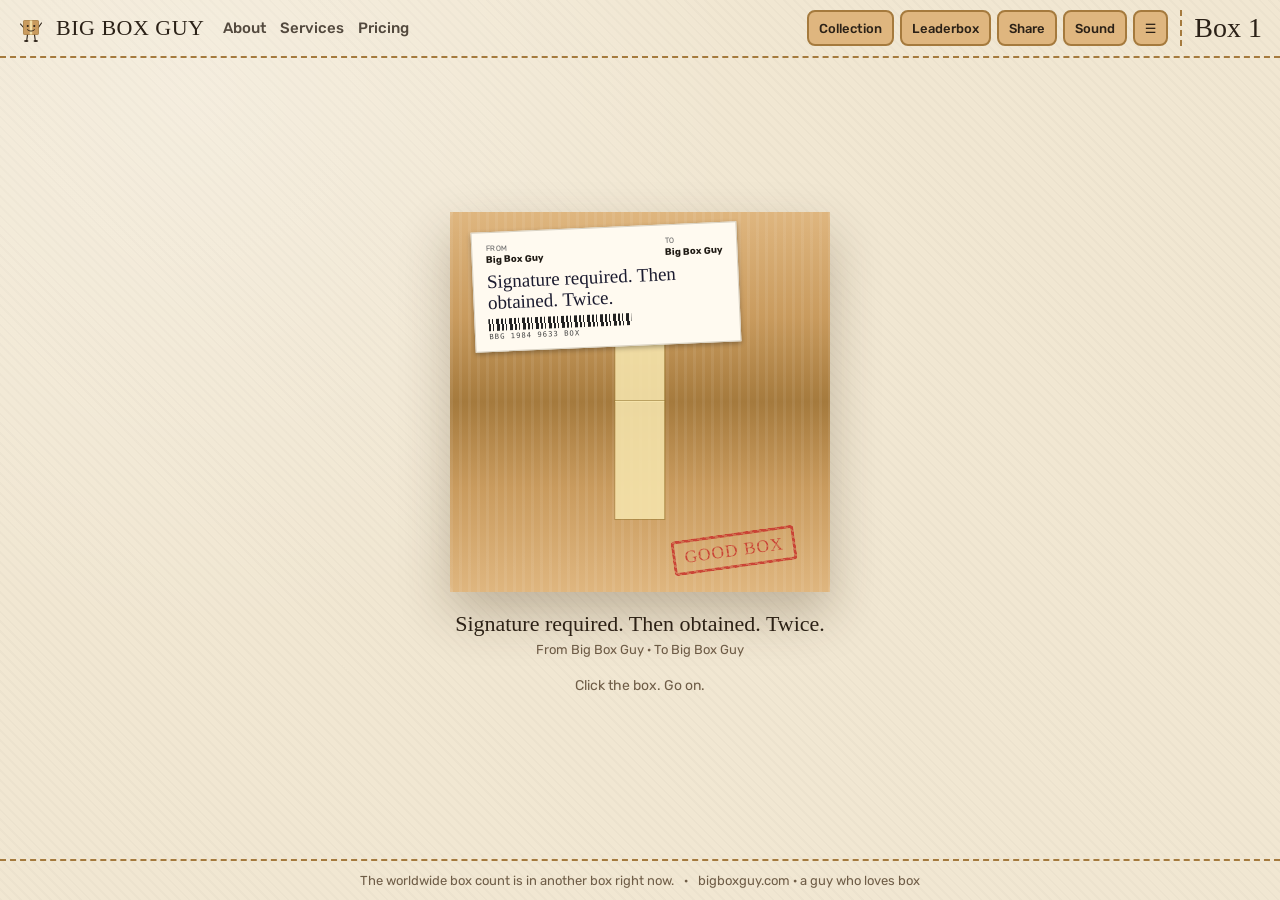
==== commit 6d8f43ce: "No more shrinking; Leaderbox - Boxes no longer shrink over time and there is no lean-in reset. The b" ====
--- a/index.html
+++ b/index.html
@@ -27,7 +27,7 @@
   </nav>
   <div class="tools">
     <button id="btn-collection" class="tool">Collection <span id="coll-badge" class="badge" hidden>0</span></button>
-    <button id="btn-board" class="tool">Leaderboard</button>
+    <button id="btn-board" class="tool">Leaderbox</button>
     <button id="btn-share" class="tool">Share</button>
     <button id="btn-sound" class="tool" aria-pressed="true">Sound</button>
     <button id="btn-menu" class="tool" aria-label="Menu">☰</button>
--- a/css/style.css
+++ b/css/style.css
@@ -64,7 +64,7 @@
   -webkit-tap-highlight-color:transparent;touch-action:manipulation;
 }
 .box.main{cursor:pointer;z-index:1}
-.box.main.zooming{transition:transform .95s cubic-bezier(.2,.8,.25,1)}
+.box.main.zooming{transition:transform .55s cubic-bezier(.2,.8,.25,1)}
 .box.spent{transition:opacity .45s;opacity:0;pointer-events:none;z-index:2}
 .box.straining{animation:strain .45s ease-in-out infinite}
 .box.rattling{animation:rattle .55s linear}
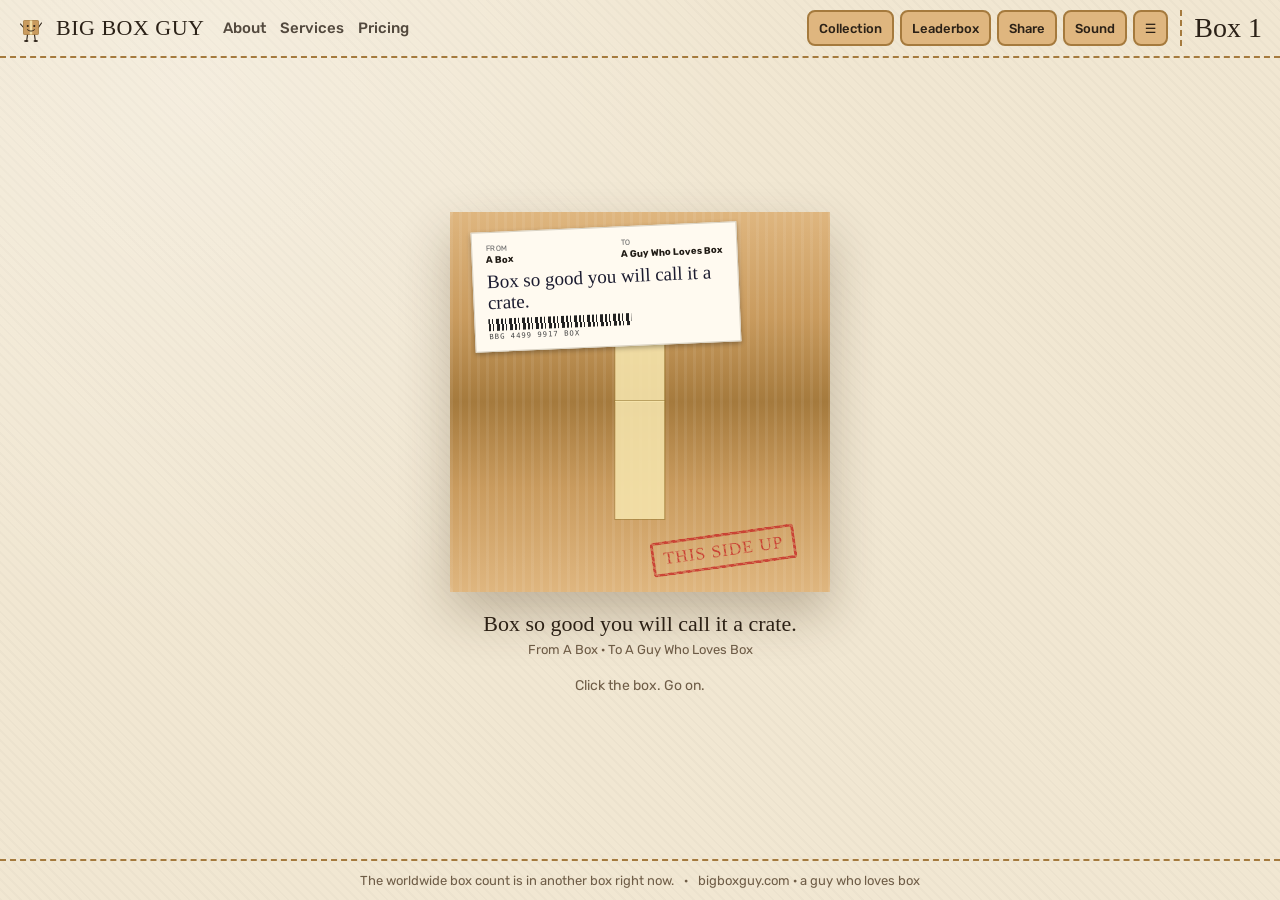
==== commit afaf79b3: "Fix the mobile "refresh after every box" jam: stale cached script Pages serves /js and /css with a f" ====
--- a/index.html
+++ b/index.html
@@ -15,7 +15,7 @@
 <link rel="preconnect" href="https://fonts.googleapis.com">
 <link rel="preconnect" href="https://fonts.gstatic.com" crossorigin>
 <link href="https://fonts.googleapis.com/css2?family=Permanent+Marker&family=Homemade+Apple&family=Rubik:ital,wght@0,400;0,500;0,700;1,400&display=swap" rel="stylesheet">
-<link rel="stylesheet" href="css/style.css">
+<link rel="stylesheet" href="css/style.css?v=20261010b">
 </head>
 <body>
 <header class="top">
@@ -49,6 +49,6 @@
 
 <div id="toasts" aria-live="polite"></div>
 <div id="peanuts" aria-hidden="true"></div>
-<script type="module" src="js/app.js"></script>
+<script type="module" src="js/app.js?v=20261010b"></script>
 </body>
 </html>
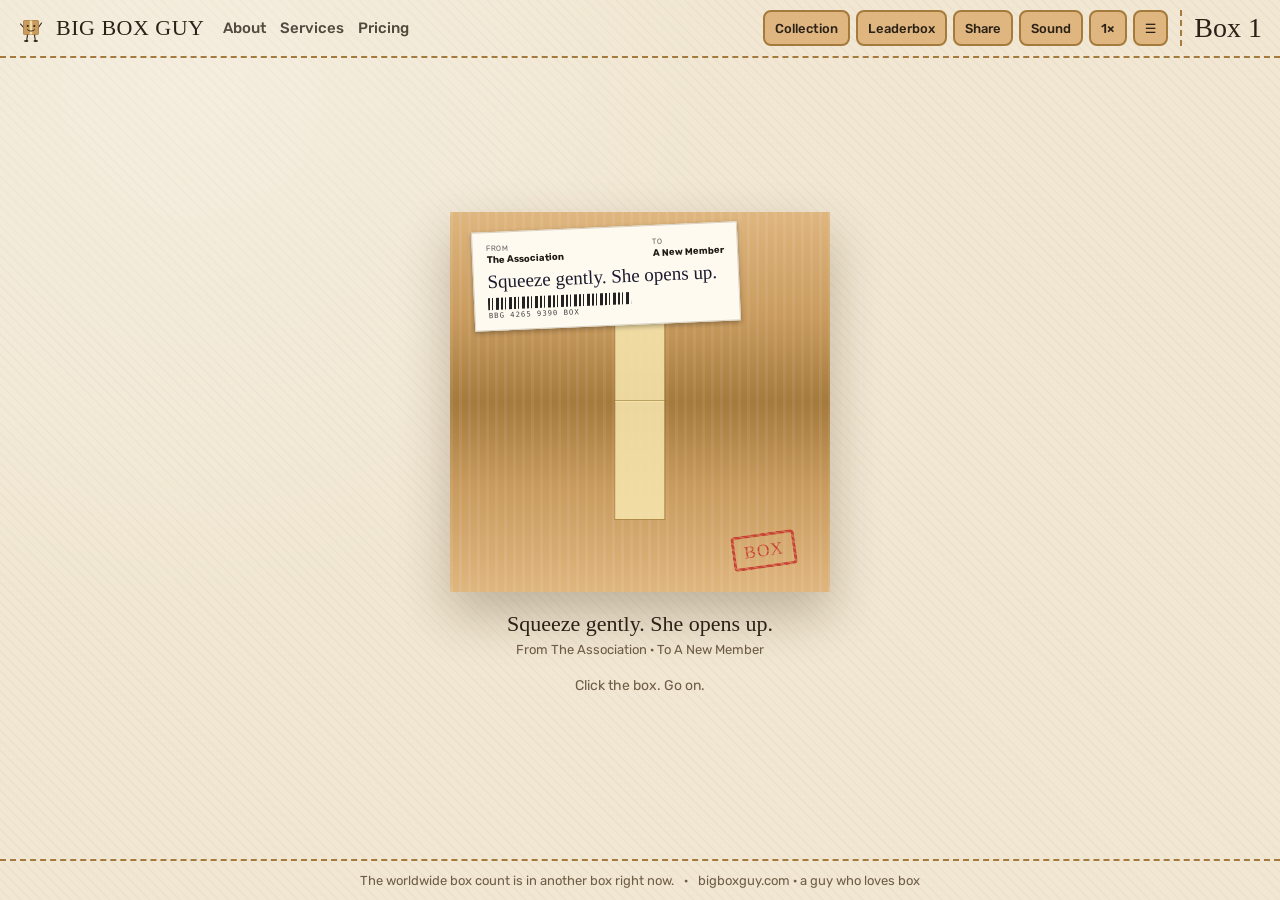
==== commit 7c171c6b: "Keep progress when leaving; 1x/2x/3x speed Saving: every open pushed a history entry, so leaving wit" ====
--- a/index.html
+++ b/index.html
@@ -30,6 +30,7 @@
     <button id="btn-board" class="tool">Leaderbox</button>
     <button id="btn-share" class="tool">Share</button>
     <button id="btn-sound" class="tool" aria-pressed="true">Sound</button>
+    <button id="btn-speed" class="tool" title="Speed" aria-label="Speed 1x">1×</button>
     <button id="btn-menu" class="tool" aria-label="Menu">☰</button>
     <div class="depth" aria-live="polite" title="The box you are on">Box <span id="depth">1</span></div>
   </div>
--- a/css/style.css
+++ b/css/style.css
@@ -20,6 +20,7 @@
   --shadow:0 22px 50px rgba(0,0,0,.55);
 }
 
+:root{--spd:1}
 *{box-sizing:border-box}
 html{height:100%}
 body{
@@ -64,8 +65,8 @@
   -webkit-tap-highlight-color:transparent;touch-action:manipulation;
 }
 .box.main{cursor:pointer;z-index:1}
-.box.main.zooming{transition:transform .55s cubic-bezier(.2,.8,.25,1)}
-.box.spent{transition:opacity .45s;opacity:0;pointer-events:none;z-index:2}
+.box.main.zooming{transition:transform calc(.55s / var(--spd)) cubic-bezier(.2,.8,.25,1)}
+.box.spent{transition:opacity calc(.45s / var(--spd));opacity:0;pointer-events:none;z-index:2}
 .box.straining{animation:strain .45s ease-in-out infinite}
 .box.rattling{animation:rattle .55s linear}
 .box.mini{pointer-events:none}
@@ -97,7 +98,7 @@
 .drop svg{width:100%;height:100%;overflow:visible;filter:drop-shadow(0 8px 10px rgba(0,0,0,.45))}
 
 .flap{
-  position:absolute;transition:transform .75s cubic-bezier(.45,0,.2,1);backface-visibility:visible;
+  position:absolute;transition:transform calc(.75s / var(--spd)) cubic-bezier(.45,0,.2,1);backface-visibility:visible;
   background:linear-gradient(180deg,var(--kraft-light),var(--kraft) 55%,var(--kraft-dark));
 }
 .flap::after{content:"";position:absolute;inset:0;pointer-events:none;
@@ -105,9 +106,9 @@
 .flap.t{left:0;right:0;top:0;height:50%;transform-origin:50% 0;z-index:4;border-radius:8px 8px 0 0}
 .flap.b{left:0;right:0;bottom:0;height:50%;transform-origin:50% 100%;z-index:4;border-radius:0 0 8px 8px;
   background:linear-gradient(0deg,var(--kraft-light),var(--kraft) 55%,var(--kraft-dark))}
-.flap.l{top:0;bottom:0;left:0;width:50%;transform-origin:0 50%;z-index:3;transition-delay:.22s;
+.flap.l{top:0;bottom:0;left:0;width:50%;transform-origin:0 50%;z-index:3;transition-delay:calc(.22s / var(--spd));
   background:linear-gradient(90deg,var(--kraft-light),var(--kraft) 55%,var(--kraft-dark))}
-.flap.r{top:0;bottom:0;right:0;width:50%;transform-origin:100% 50%;z-index:3;transition-delay:.22s;
+.flap.r{top:0;bottom:0;right:0;width:50%;transform-origin:100% 50%;z-index:3;transition-delay:calc(.22s / var(--spd));
   background:linear-gradient(270deg,var(--kraft-light),var(--kraft) 55%,var(--kraft-dark))}
 .box.open > .flap.t{transform:rotateX(163deg)}
 .box.open > .flap.b{transform:rotateX(-163deg)}
@@ -157,13 +158,13 @@
 .box.troutbox .stamp{color:#1d4f6b;border-color:#1d4f6b}
 
 /* ---------- drops ---------- */
-.drop.peanut svg{animation:floatoff 1.8s ease-in forwards}
-.drop.bubble svg{animation:popit 1.4s ease-out forwards}
-.drop.receipt svg{animation:flutter 2s ease-in-out forwards}
-.drop.manual svg{animation:flutter 2s ease-in-out forwards}
-.drop.cat svg{animation:cathop 2.1s cubic-bezier(.4,0,.6,1) forwards}
-.drop.guy svg{animation:guywave 2.4s ease-in-out forwards}
-.drop.trout svg{animation:troutflop 2.6s ease-in-out forwards}
+.drop.peanut svg{animation:floatoff calc(1.8s / var(--spd)) ease-in forwards}
+.drop.bubble svg{animation:popit calc(1.4s / var(--spd)) ease-out forwards}
+.drop.receipt svg{animation:flutter calc(2s / var(--spd)) ease-in-out forwards}
+.drop.manual svg{animation:flutter calc(2s / var(--spd)) ease-in-out forwards}
+.drop.cat svg{animation:cathop calc(2.1s / var(--spd)) cubic-bezier(.4,0,.6,1) forwards}
+.drop.guy svg{animation:guywave calc(2.4s / var(--spd)) ease-in-out forwards}
+.drop.trout svg{animation:troutflop calc(2.6s / var(--spd)) ease-in-out forwards}
 @keyframes floatoff{0%{transform:translateY(20%) scale(.6);opacity:0}15%{transform:translateY(0) scale(1);opacity:1}70%{transform:translateY(-70%) rotate(20deg);opacity:1}100%{transform:translateY(-260%) rotate(50deg);opacity:0}}
 @keyframes popit{0%{transform:scale(.4);opacity:0}25%{transform:scale(1);opacity:1}60%{transform:scale(1.05)}70%{transform:scale(1.5);opacity:.7}100%{transform:scale(2.2);opacity:0}}
 @keyframes flutter{0%{transform:translateY(-10%) rotate(-6deg);opacity:0}20%{transform:translateY(0) rotate(3deg);opacity:1}50%{transform:translate(8%,-6%) rotate(-4deg)}80%{transform:translate(-6%,4%) rotate(5deg);opacity:1}100%{transform:translate(0,-300%) rotate(25deg);opacity:0}}
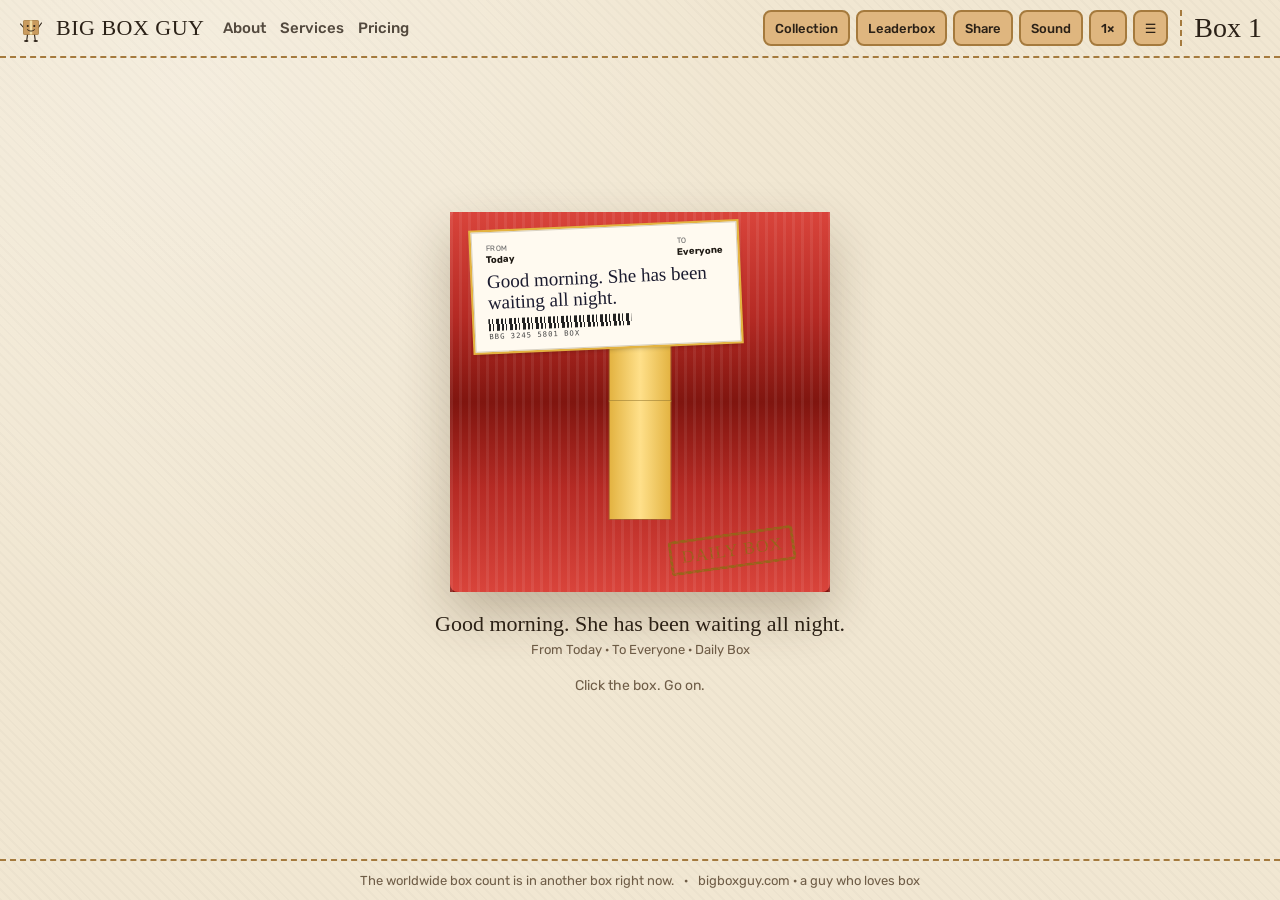
==== commit 6764d0fe: "Daily Box, seasons, resume links, Box of the Day, new drops, secrets Features - Daily Box: first box" ====
--- a/index.html
+++ b/index.html
@@ -15,7 +15,7 @@
 <link rel="preconnect" href="https://fonts.googleapis.com">
 <link rel="preconnect" href="https://fonts.gstatic.com" crossorigin>
 <link href="https://fonts.googleapis.com/css2?family=Permanent+Marker&family=Homemade+Apple&family=Rubik:ital,wght@0,400;0,500;0,700;1,400&display=swap" rel="stylesheet">
-<link rel="stylesheet" href="css/style.css?v=20261010b">
+<link rel="stylesheet" href="css/style.css?v=20261012a">
 </head>
 <body>
 <header class="top">
@@ -50,6 +50,6 @@
 
 <div id="toasts" aria-live="polite"></div>
 <div id="peanuts" aria-hidden="true"></div>
-<script type="module" src="js/app.js?v=20261010b"></script>
+<script type="module" src="js/app.js?v=20261012a"></script>
 </body>
 </html>
--- a/css/style.css
+++ b/css/style.css
@@ -58,7 +58,7 @@
 .bottom{display:flex;gap:10px;justify-content:center;flex-wrap:wrap;padding:12px;font-size:13px;color:var(--ink-soft);border-top:2px dashed var(--kraft-dark)}
 
 /* ---------- the box ---------- */
-.stage{position:relative;width:min(70vw,380px);aspect-ratio:1/1;container-type:inline-size}
+.stage{position:relative;width:min(70vw,380px);aspect-ratio:1/1;container-type:inline-size;touch-action:none}
 .box{
   position:absolute;inset:0;transform:scale(var(--s,1)) rotate(var(--rot,0deg));
   transform-origin:50% 50%;perspective:1100px;outline:none;user-select:none;
@@ -157,6 +157,49 @@
 .box.troutbox .label .joke{color:#1d4f6b;font-size:6.5cqw;letter-spacing:1px}
 .box.troutbox .stamp{color:#1d4f6b;border-color:#1d4f6b}
 
+/* Seasonal skins */
+.box.skin-pumpkin .flap{background:linear-gradient(180deg,#f3a04a,#e8792b 55%,#b4501a)}
+.box.skin-pumpkin .flap.b{background:linear-gradient(0deg,#f3a04a,#e8792b 55%,#b4501a)}
+.box.skin-pumpkin .tape{background:rgba(70,110,40,.85)}
+.box.skin-pumpkin .stamp{color:#3a2a1a;border-color:#3a2a1a}
+.box.skin-gift .flap{background:linear-gradient(180deg,#d9443b,#b52a24 55%,#80150f)}
+.box.skin-gift .flap.b{background:linear-gradient(0deg,#d9443b,#b52a24 55%,#80150f)}
+.box.skin-gift .tape{background:linear-gradient(90deg,#f1c232,#ffe08a,#f1c232);width:16%}
+.box.skin-gift .stamp{color:#1f5f2a;border-color:#1f5f2a}
+.box.skin-heart .flap{background:linear-gradient(180deg,#f7c1cd,#ec97ab 55%,#d06b85)}
+.box.skin-heart .flap.b{background:linear-gradient(0deg,#f7c1cd,#ec97ab 55%,#d06b85)}
+.box.skin-heart .stamp{color:#a0183a;border-color:#a0183a}
+/* Daily Box */
+.box.daily .tape{background:linear-gradient(90deg,#e3b341,#ffe08a,#e3b341)}
+.box.daily .label{box-shadow:0 0 0 .6cqw #e3b341,0 2px 5px rgba(0,0,0,.3)}
+.box.daily .stamp{color:#8f6a16;border-color:#8f6a16}
+/* Box 404 */
+.interior .nothing{font-family:var(--marker);color:#8a7355;font-size:7cqw;letter-spacing:1px}
+/* Lonely: she opens slowly */
+.box.slowopen .flap{transition-duration:6s !important;transition-delay:0s !important}
+/* Dizzy */
+.box.dizzy{animation:dizzy 1.2s ease-in-out}
+@keyframes dizzy{0%{transform:scale(var(--s,1)) rotate(0)}30%{transform:scale(var(--s,1)) rotate(25deg)}55%{transform:scale(var(--s,1)) rotate(-20deg)}80%{transform:scale(var(--s,1)) rotate(190deg)}100%{transform:scale(var(--s,1)) rotate(180deg)}}
+/* Big Box Guy peeks in */
+.peek{position:fixed;bottom:18%;width:110px;height:auto;z-index:70;pointer-events:none;animation:peek-l 3.1s ease-in-out forwards}
+.peek.left{left:-120px}
+.peek.right{right:-120px;animation-name:peek-r}
+@keyframes peek-l{0%{transform:translateX(0) rotate(20deg)}20%,75%{transform:translateX(95px) rotate(12deg)}35%,55%{transform:translateX(95px) rotate(2deg)}45%,65%{transform:translateX(95px) rotate(16deg)}100%{transform:translateX(0) rotate(20deg)}}
+@keyframes peek-r{0%{transform:translateX(0) rotate(-20deg)}20%,75%{transform:translateX(-95px) rotate(-12deg)}35%,55%{transform:translateX(-95px) rotate(-2deg)}45%,65%{transform:translateX(-95px) rotate(-16deg)}100%{transform:translateX(0) rotate(-20deg)}}
+/* Justin signs */
+.sigpad{position:relative;height:110px;margin:14px 0;border:2px dashed var(--kraft-dark);border-radius:10px;background:var(--label);display:grid;place-items:center;overflow:hidden}
+.sigpad .sig{font-family:var(--sig);font-size:42px;color:#1d2a6b;white-space:nowrap;clip-path:inset(0 100% 0 0);animation:sign 2.6s .4s steps(40,end) forwards}
+.sigpad .sigline{position:absolute;left:12%;right:12%;bottom:22px;height:2px;background:#2b2117}
+@keyframes sign{to{clip-path:inset(0 0 0 0)}}
+/* Five-Box Mode badge */
+.tools .depth{cursor:default;user-select:none}
+.tools .depth.five::after{content:"×5";font-family:var(--body);font-size:12px;font-weight:700;vertical-align:super;margin-left:4px;color:var(--red)}
+/* Leaderbox tabs + crown */
+.tabs{display:flex;gap:6px;margin:4px 0 8px}
+.tab{font:inherit;font-weight:600;font-size:14px;padding:6px 12px;border-radius:999px;border:2px solid var(--kraft-dark);background:transparent;color:var(--ink);cursor:pointer}
+.tab[aria-selected="true"]{background:var(--kraft-light);color:#2b2117}
+.board li.justin .nm{color:var(--gold);font-weight:700}
+
 /* ---------- drops ---------- */
 .drop.peanut svg{animation:floatoff calc(1.8s / var(--spd)) ease-in forwards}
 .drop.bubble svg{animation:popit calc(1.4s / var(--spd)) ease-out forwards}
@@ -165,6 +208,11 @@
 .drop.cat svg{animation:cathop calc(2.1s / var(--spd)) cubic-bezier(.4,0,.6,1) forwards}
 .drop.guy svg{animation:guywave calc(2.4s / var(--spd)) ease-in-out forwards}
 .drop.trout svg{animation:troutflop calc(2.6s / var(--spd)) ease-in-out forwards}
+.drop.sock svg{animation:floatoff calc(1.8s / var(--spd)) ease-in forwards}
+.drop.form svg{animation:flutter calc(2s / var(--spd)) ease-in-out forwards}
+.drop.letter svg{animation:flutter calc(2.2s / var(--spd)) ease-in-out forwards}
+.drop.mimic svg{animation:chomp calc(2.2s / var(--spd)) ease-in-out forwards}
+@keyframes chomp{0%{transform:scale(.6);opacity:0}15%{transform:scale(1);opacity:1}25%,45%,65%{transform:scale(1.08,.9)}35%,55%{transform:scale(.95,1.06)}80%{transform:scale(1) rotate(-6deg);opacity:1}100%{transform:translateY(-220%) rotate(-30deg);opacity:0}}
 @keyframes floatoff{0%{transform:translateY(20%) scale(.6);opacity:0}15%{transform:translateY(0) scale(1);opacity:1}70%{transform:translateY(-70%) rotate(20deg);opacity:1}100%{transform:translateY(-260%) rotate(50deg);opacity:0}}
 @keyframes popit{0%{transform:scale(.4);opacity:0}25%{transform:scale(1);opacity:1}60%{transform:scale(1.05)}70%{transform:scale(1.5);opacity:.7}100%{transform:scale(2.2);opacity:0}}
 @keyframes flutter{0%{transform:translateY(-10%) rotate(-6deg);opacity:0}20%{transform:translateY(0) rotate(3deg);opacity:1}50%{transform:translate(8%,-6%) rotate(-4deg)}80%{transform:translate(-6%,4%) rotate(5deg);opacity:1}100%{transform:translate(0,-300%) rotate(25deg);opacity:0}}
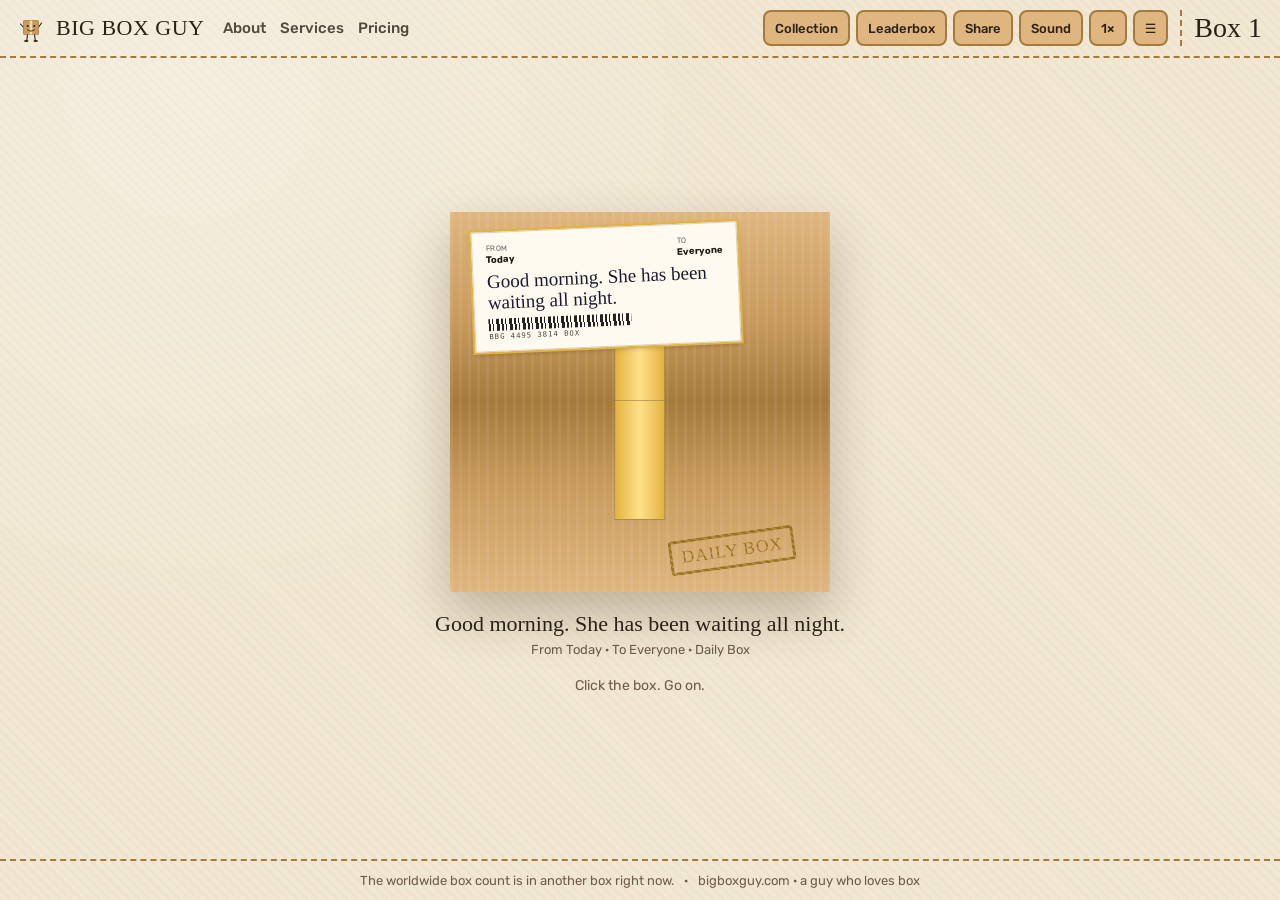
==== commit fcccb6ca: "Saved boxes: claim your Leaderbox name with a password No email: a Leaderbox name and a password. Th" ====
--- a/index.html
+++ b/index.html
@@ -15,7 +15,7 @@
 <link rel="preconnect" href="https://fonts.googleapis.com">
 <link rel="preconnect" href="https://fonts.gstatic.com" crossorigin>
 <link href="https://fonts.googleapis.com/css2?family=Permanent+Marker&family=Homemade+Apple&family=Rubik:ital,wght@0,400;0,500;0,700;1,400&display=swap" rel="stylesheet">
-<link rel="stylesheet" href="css/style.css?v=20261012a">
+<link rel="stylesheet" href="css/style.css?v=20261012b">
 </head>
 <body>
 <header class="top">
@@ -50,6 +50,6 @@
 
 <div id="toasts" aria-live="polite"></div>
 <div id="peanuts" aria-hidden="true"></div>
-<script type="module" src="js/app.js?v=20261012a"></script>
+<script type="module" src="js/app.js?v=20261012b"></script>
 </body>
 </html>
--- a/css/style.css
+++ b/css/style.css
@@ -199,6 +199,9 @@
 .tab{font:inherit;font-weight:600;font-size:14px;padding:6px 12px;border-radius:999px;border:2px solid var(--kraft-dark);background:transparent;color:var(--ink);cursor:pointer}
 .tab[aria-selected="true"]{background:var(--kraft-light);color:#2b2117}
 .board li.justin .nm{color:var(--gold);font-weight:700}
+.board .lock{font-size:11px;opacity:.7}
+form.acct{display:flex;flex-direction:column;gap:8px}
+form.acct input{flex:none;width:100%}
 
 /* ---------- drops ---------- */
 .drop.peanut svg{animation:floatoff calc(1.8s / var(--spd)) ease-in forwards}
@@ -248,7 +251,7 @@
 .modal p{line-height:1.5}
 .close{position:absolute;top:10px;right:10px;width:34px;height:34px;border-radius:50%;padding:0;font-size:18px}
 .row{display:flex;gap:8px;flex-wrap:wrap;align-items:center;margin-top:12px}
-input[type=text]{font:inherit;padding:8px 10px;border:2px solid var(--kraft-dark);border-radius:8px;background:var(--label);color:#1f1a14;min-width:0;flex:1}
+input[type=text],input[type=password]{font:inherit;padding:8px 10px;border:2px solid var(--kraft-dark);border-radius:8px;background:var(--label);color:#1f1a14;min-width:0;flex:1}
 .btn{font-weight:600;background:var(--kraft-light);border:2px solid var(--kraft-dark);color:#2b2117;border-radius:8px;padding:9px 14px;cursor:pointer}
 .btn:hover{background:var(--kraft)}
 .btn.primary{background:var(--red);border-color:#8f1f1a;color:#fff}
